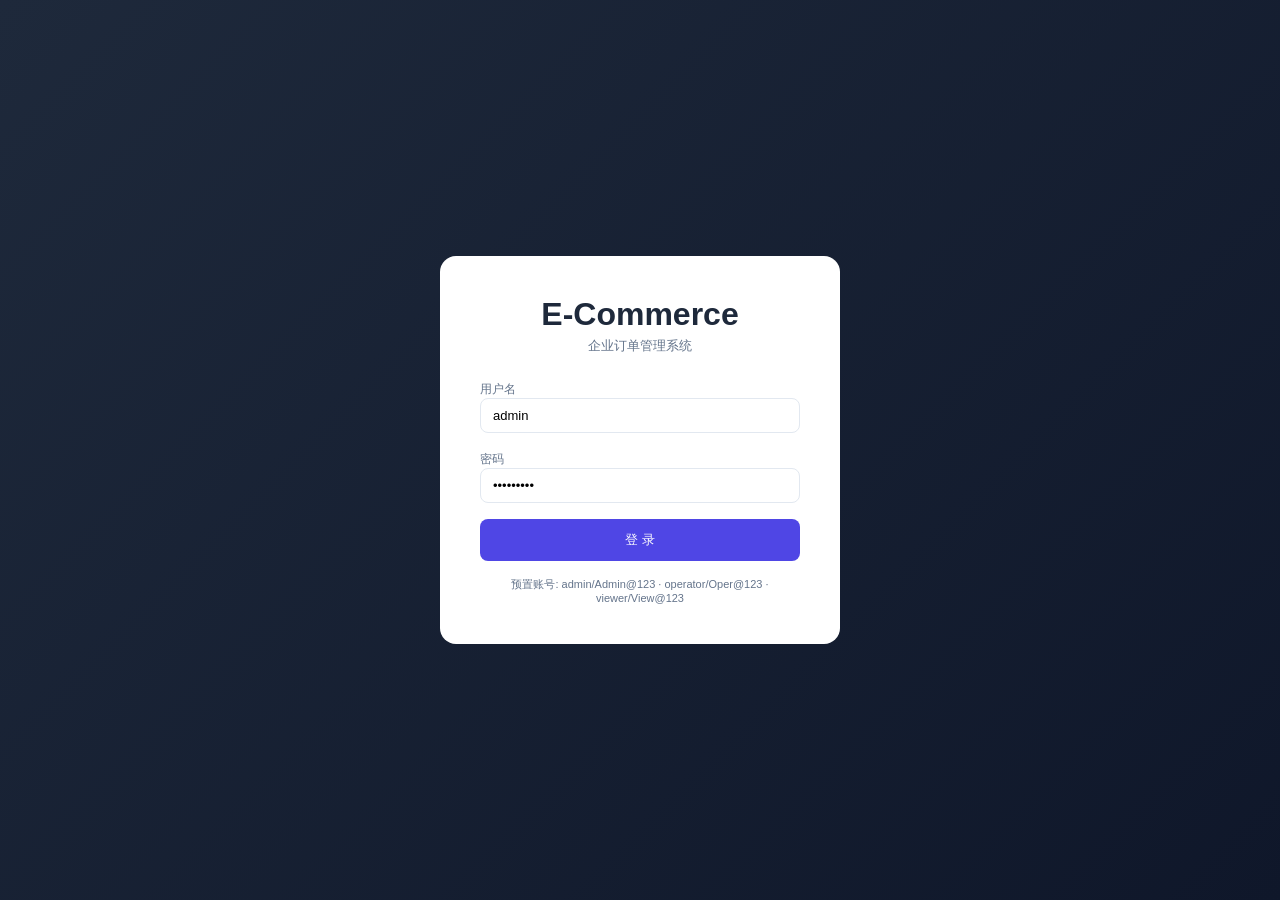
==== mock_ecommerce/static/index.html @ 3ab53f74 "Rebuild as single SPA: sidebar nav + tab switching + login modal + order timeline + product CRUD + r" ====
<!DOCTYPE html>
<html lang="zh-CN">
<head><meta charset="UTF-8"><meta name="viewport" content="width=device-width,initial-scale=1">
<title>E-Commerce Order System v2.0</title>
<style>
*,::after,::before{box-sizing:border-box;margin:0;padding:0}
:root{--primary:#4F46E5;--bg:#F1F5F9;--card:#FFF;--text:#1E293B;--muted:#64748B;--border:#E2E8F0}
body{font-family:Inter,-apple-system,sans-serif;background:var(--bg);color:var(--text);display:flex;min-height:100vh}
.sidebar{width:220px;background:linear-gradient(180deg,#1E293B,#0F172A);color:#CBD5E1;padding:24px 0;position:fixed;top:0;left:0;bottom:0;z-index:10;display:flex;flex-direction:column}
.sidebar-brand{padding:0 20px 24px;font-size:18px;font-weight:700;color:#E2E8F0;border-bottom:1px solid #334155;margin-bottom:12px}
.sidebar-brand span{font-size:11px;color:#64748B;display:block;margin-top:2px;font-weight:400}
.sidebar-nav{flex:1;padding:0 8px}
.nav-item{display:flex;align-items:center;gap:10px;padding:10px 12px;border-radius:8px;cursor:pointer;font-size:14px;font-weight:500;transition:.15s;margin:2px 0;color:#94A3B8;text-decoration:none}
.nav-item:hover{background:#1E293B;color:#E2E8F0}
.nav-item.active{background:#4F46E5;color:#FFF}
.nav-item .icon{font-size:18px;width:24px;text-align:center}
.nav-item .badge{background:#EF4444;color:#FFF;font-size:10px;padding:1px 7px;border-radius:10px;margin-left:auto}
.sidebar-footer{padding:12px 20px;border-top:1px solid #334155;font-size:12px;color:#64748B}
.sidebar-footer button{background:transparent;color:#94A3B8;border:1px solid #334155;padding:6px 14px;border-radius:6px;cursor:pointer;font-size:12px;width:100%;margin-top:8px}
.sidebar-footer button:hover{color:#EF4444;border-color:#EF4444}
.main{margin-left:220px;flex:1;display:flex;flex-direction:column;min-height:100vh}
.topbar{background:var(--card);border-bottom:1px solid var(--border);padding:0 24px;height:56px;display:flex;align-items:center;justify-content:flex-end;position:sticky;top:0;z-index:5}
.topbar span{font-size:13px;color:var(--muted)}
.page{padding:24px;display:none;flex:1}
.page.active{display:block}
.stats{display:grid;grid-template-columns:repeat(auto-fit,minmax(200px,1fr));gap:16px;margin-bottom:24px}
.stat{background:var(--card);border-radius:12px;border:1px solid var(--border);padding:20px}
.stat .l{font-size:11px;color:var(--muted);text-transform:uppercase;letter-spacing:.5px}
.stat .v{font-size:30px;font-weight:700}
.stat .s{font-size:12px;color:var(--muted);margin-top:4px}
.card{background:var(--card);border-radius:12px;border:1px solid var(--border);padding:24px;margin-bottom:16px}
.card-h{display:flex;justify-content:space-between;align-items:center;margin-bottom:20px}
.card-h h2{font-size:18px;font-weight:600}
.btn{padding:8px 16px;border-radius:8px;font-size:13px;font-weight:500;cursor:pointer;border:none;transition:.15s;display:inline-flex;align-items:center;gap:6px}
.btn-primary{background:var(--primary);color:#FFF}
.btn-success{background:#059669;color:#FFF}
.btn-danger{background:#DC2626;color:#FFF}
.btn-outline{background:transparent;border:1px solid var(--border);color:var(--text)}
.btn-outline:hover{background:var(--bg)}
.btn-sm{padding:5px 12px;font-size:12px}
table{width:100%;border-collapse:collapse;font-size:13px}
th{text-align:left;padding:10px 12px;font-weight:600;color:var(--muted);border-bottom:1px solid var(--border);font-size:11px;text-transform:uppercase;letter-spacing:.3px}
td{padding:10px 12px;border-bottom:1px solid var(--border)}
tr:hover{background:#F8FAFC}
.badge{display:inline-block;padding:2px 10px;border-radius:20px;font-size:11px;font-weight:600}
.bg-green{background:#D1FAE5;color:#065F46}.bg-yellow{background:#FEF3C7;color:#92400E}
.bg-blue{background:#DBEAFE;color:#1E40AF}.bg-red{background:#FEE2E2;color:#991B1B}
.bg-purple{background:#EDE9FE;color:#5B21B6}.bg-gray{background:#F1F5F9;color:#475569}
input,select{width:100%;padding:9px 12px;border:1px solid var(--border);border-radius:8px;font-size:13px;font-family:inherit;background:var(--card)}
input:focus,select:focus{outline:none;border-color:var(--primary);box-shadow:0 0 0 3px rgba(79,70,229,.1)}
.modal{position:fixed;inset:0;background:rgba(0,0,0,.4);display:none;align-items:center;justify-content:center;z-index:100}
.modal.show{display:flex}
.modal-box{background:#FFF;border-radius:16px;padding:32px;width:560px;max-width:90vw;max-height:80vh;overflow:auto;box-shadow:0 20px 60px rgba(0,0,0,.2)}
.modal-box h3{font-size:18px;margin-bottom:20px}
.flex{display:flex;gap:8px;align-items:center}.flex-between{justify-content:space-between}.flex-end{justify-content:flex-end}
.mb{margin-bottom:16px}.mt{margin-top:16px}.fw{width:100%}
.fg{display:flex;gap:12px;flex-wrap:wrap}
.tabs{display:flex;gap:4px;margin-bottom:16px}
.tab{padding:8px 16px;border-radius:20px;cursor:pointer;font-size:12px;font-weight:500;border:1px solid var(--border);background:transparent;color:var(--muted);transition:.15s}
.tab:hover,.tab.active{background:#EEF2FF;color:var(--primary);border-color:var(--primary)}
.timeline{position:relative;padding-left:24px}
.timeline::before{content:'';position:absolute;left:8px;top:4px;bottom:4px;width:2px;background:var(--border)}
.timeline-item{position:relative;padding:8px 0}
.timeline-item::before{content:'';position:absolute;left:-20px;top:12px;width:10px;height:10px;border-radius:50%;background:var(--border)}
.timeline-item.done::before{background:var(--primary)}
.timeline-item.current::before{background:#F59E0B;box-shadow:0 0 0 4px rgba(245,158,11,.2)}
.timeline-item .ts{font-size:11px;color:var(--muted)}.timeline-item .tl{font-size:13px;font-weight:500}
.loading{text-align:center;padding:40px;color:var(--muted)}.loading::after{content:'...';animation:dots 1.5s infinite}
@keyframes dots{0%,20%{content:'.'}40%{content:'..'}60%,100%{content:'...'}}
.toast{position:fixed;top:20px;right:20px;padding:12px 20px;border-radius:8px;font-size:13px;font-weight:500;z-index:200;color:#FFF;animation:slideIn .3s}
@keyframes slideIn{from{transform:translateX(100%)}to{transform:translateX(0)}}
.search-box{width:260px}
.num{font-family:monospace;font-size:11px;color:var(--muted)}
</style>
</head>
<body>
<!-- Sidebar -->
<div class="sidebar">
<div class="sidebar-brand">E-Commerce<span>Order System v2.0</span></div>
<div class="sidebar-nav">
<a class="nav-item active" onclick="nav('dashboard')"><span class="icon">📊</span> Dashboard</a>
<a class="nav-item" onclick="nav('products')"><span class="icon">📦</span> 商品管理</a>
<a class="nav-item" onclick="nav('orders')"><span class="icon">📋</span> 订单管理<span class="badge" id="nav-pending" style="display:none">0</span></a>
<a class="nav-item" onclick="nav('refunds')"><span class="icon">↩</span> 退款管理<span class="badge" id="nav-refund-badge" style="display:none">0</span></a>
</div>
<div class="sidebar-footer">
<div id="sidebar-user" style="margin-bottom:4px"></div>
<button onclick="logout()">退出登录</button>
</div>
</div>

<!-- Main -->
<div class="main">
<div class="topbar"><span id="topbar-time"></span></div>

<!-- Dashboard -->
<div class="page active" id="page-dashboard">
<div class="stats" id="dash-stats"></div>
<div class="card"><div class="card-h"><h2>订单状态分布</h2></div><div class="fg" id="status-chart"></div></div>
<div class="card"><div class="card-h"><h2>低库存预警</h2></div><div id="low-stock" class="loading"></div></div>
</div>

<!-- Products -->
<div class="page" id="page-products">
<div class="card">
<div class="card-h"><h2>商品列表</h2>
<div class="flex"><input class="search-box" id="prod-search" placeholder="搜索商品..." oninput="loadProducts()">
<select id="prod-cat" onchange="loadProducts()" style="width:130px"><option value="">全部分类</option><option>外设</option><option>显示</option><option>家具</option><option>配件</option></select>
<button class="btn btn-primary" onclick="showProductModal()">+ 新增</button></div></div>
<table><thead><tr><th>ID</th><th>名称</th><th>分类</th><th>价格</th><th>库存</th><th>操作</th></tr></thead><tbody id="prod-list"></tbody></table>
<div class="flex flex-end mt" id="prod-pager"></div>
</div>
</div>

<!-- Orders -->
<div class="page" id="page-orders">
<div class="card">
<div class="card-h"><h2>订单列表</h2><button class="btn btn-primary" onclick="showCreateOrder()">+ 创建订单</button></div>
<div class="tabs" id="order-tabs"><button class="tab active" onclick="filterOrders('')">全部</button></div>
<table><thead><tr><th>订单号</th><th>内容</th><th>金额</th><th>状态</th><th>时间</th><th></th></tr></thead><tbody id="order-list"></tbody></table>
<div class="flex flex-end mt" id="order-pager"></div>
</div>
</div>

<!-- Refunds -->
<div class="page" id="page-refunds">
<div class="card">
<div class="card-h"><h2>退款管理</h2><button class="btn btn-primary" onclick="showRefundModal()">+ 申请退款</button></div>
<table><thead><tr><th>退款单号</th><th>订单</th><th>原因</th><th>金额</th><th>状态</th><th>时间</th><th></th></tr></thead><tbody id="refund-list"></tbody></table>
</div>
</div>
</div>

<!-- Product Modal -->
<div class="modal" id="prod-modal">
<div class="modal-box"><h3 id="prod-modal-title">新增商品</h3>
<input type="hidden" id="prod-edit-id">
<div class="mb"><label style="font-size:12px;color:var(--muted)">商品名称</label><input id="prod-name" placeholder="机械键盘 K8 Pro"></div>
<div class="mb"><label style="font-size:12px;color:var(--muted)">价格</label><input id="prod-price" type="number" step="0.01" min="0.01" value="99"></div>
<div class="mb"><label style="font-size:12px;color:var(--muted)">库存</label><input id="prod-stock" type="number" min="0" value="50"></div>
<div class="mb"><label style="font-size:12px;color:var(--muted)">分类</label><select id="prod-cat2"><option>外设</option><option>显示</option><option>家具</option><option>配件</option><option>未分类</option></select></div>
<div class="flex flex-end"><button class="btn btn-outline" onclick="hideModal('prod-modal')">取消</button><button class="btn btn-primary" onclick="saveProduct()">保存</button></div>
</div></div>

<!-- Order Detail Modal -->
<div class="modal" id="order-modal"><div class="modal-box" id="order-detail"></div></div>

<!-- Create Order Modal -->
<div class="modal" id="create-order-modal">
<div class="modal-box"><h3>创建订单</h3>
<div id="create-order-items" class="loading"></div>
<div class="flex flex-between mt"><strong>合计: <span id="create-total" style="color:var(--primary);font-size:20px">¥0.00</span></strong>
<div class="flex"><button class="btn btn-outline" onclick="hideModal('create-order-modal')">取消</button><button class="btn btn-primary" onclick="submitOrder()">提交订单</button></div></div>
</div></div>

<!-- Refund Modal -->
<div class="modal" id="refund-modal">
<div class="modal-box"><h3>申请退款</h3>
<div class="mb"><label style="font-size:12px;color:var(--muted)">订单ID</label><input id="refund-oid" placeholder="如 o001"></div>
<div class="mb"><label style="font-size:12px;color:var(--muted)">金额 (留空退全额)</label><input id="refund-amount" type="number" step="0.01" placeholder="留空退全额"></div>
<div class="mb"><label style="font-size:12px;color:var(--muted)">原因</label><input id="refund-reason" placeholder="质量问题/描述不符"></div>
<div class="flex flex-end"><button class="btn btn-outline" onclick="hideModal('refund-modal')">取消</button><button class="btn btn-primary" onclick="submitRefund()">提交</button></div>
</div></div>

<!-- Login -->
<div id="login-page" style="display:none;position:fixed;inset:0;background:linear-gradient(135deg,#1E293B,#0F172A);align-items:center;justify-content:center;z-index:300">
<div style="background:#FFF;border-radius:16px;padding:40px;width:400px;max-width:90vw;text-align:center">
<h1 style="margin-bottom:4px">E-Commerce</h1><p style="color:var(--muted);font-size:13px;margin-bottom:24px">企业订单管理系统</p>
<div class="mb" style="text-align:left"><label style="font-size:12px;color:var(--muted)">用户名</label><input id="login-user" value="admin" autocomplete="off"></div>
<div class="mb" style="text-align:left"><label style="font-size:12px;color:var(--muted)">密码</label><input id="login-pass" type="password" value="Admin@123"></div>
<button class="btn btn-primary fw" onclick="doLogin()" style="justify-content:center;padding:12px">登 录</button>
<p style="color:var(--muted);font-size:11px;margin-top:16px">预置账号: admin/Admin@123 · operator/Oper@123 · viewer/View@123</p>
</div></div>

<script>
// ===== Auth =====
var token='',user={};
function checkAuth(){token=localStorage.getItem('token');if(!token){document.getElementById('login-page').style.display='flex';return false}user=JSON.parse(localStorage.getItem('user')||'{}');document.getElementById('sidebar-user').textContent=(user.name||user.username)+' ('+user.role+')';document.getElementById('topbar-time').textContent=new Date().toLocaleString('zh-CN');return true}
async function doLogin(){var u=document.getElementById('login-user').value,p=document.getElementById('login-pass').value;try{var r=await fetch('/api/auth/login',{method:'POST',headers:{'Content-Type':'application/json'},body:JSON.stringify({username:u,password:p})});var d=await r.json();if(!r.ok)throw new Error(d.detail||'登录失败');localStorage.setItem('token',d.token);localStorage.setItem('user',JSON.stringify(d.user));document.getElementById('login-page').style.display='none';checkAuth();nav('dashboard');loadDashboard()}catch(e){toast(e.message,'error')}}
function logout(){localStorage.removeItem('token');localStorage.removeItem('user');document.getElementById('login-page').style.display='flex'}

// ===== API =====
var API={headers:function(b){var h=b?{'Content-Type':'application/json'}:{};if(token)h['Authorization']='Bearer '+token;return h},
get:async function(u){var r=await fetch(u,{headers:API.headers()});if(r.status===401){logout();throw new Error('401')}return r},
post:async function(u,b){var r=await fetch(u,{method:'POST',headers:API.headers(true),body:JSON.stringify(b)});if(r.status===401){logout();throw new Error('401')}return r},
put:async function(u,b){var r=await fetch(u,{method:'PUT',headers:API.headers(true),body:b?JSON.stringify(b):undefined});if(r.status===401){logout();throw new Error('401')}return r},
del:async function(u){var r=await fetch(u,{method:'DELETE',headers:API.headers()});if(r.status===401){logout();throw new Error('401')}return r}};

// ===== Nav =====
function nav(page){
document.querySelectorAll('.nav-item').forEach(function(a){a.classList.toggle('active',a.textContent.includes({dashboard:'Dashboard',products:'商品',orders:'订单',refunds:'退款'}[page]))});
document.querySelectorAll('.page').forEach(function(p){p.classList.remove('active')});
document.getElementById('page-'+page).classList.add('active');
if(page==='dashboard')loadDashboard();if(page==='products')loadProducts();if(page==='orders')loadOrders();if(page==='refunds')loadRefunds();
}
function showModal(id){document.getElementById(id).classList.add('show')}
function hideModal(id){document.getElementById(id).classList.remove('show')}
function toast(msg,type){var t=document.createElement('div');t.className='toast';t.style.background=type==='success'?'#059669':type==='error'?'#DC2626':'#4F46E5';t.textContent=msg;document.body.appendChild(t);setTimeout(function(){t.remove()},3000)}
function F(n){return'¥'+Number(n).toFixed(2)}
function D(s){return new Date(s).toLocaleDateString('zh-CN')}
function T(s,n){return(s||'').length>n?s.slice(0,n)+'...':s}
var _cacheProducts=[];

// ===== Dashboard =====
async function loadDashboard(){
try{var r=await API.get('/api/stats');var d=await r.json(),h='';
h+='<div class="stat"><div class="l">总商品</div><div class="v">'+d.total_products+'</div><div class="s">件</div></div>';
h+='<div class="stat"><div class="l">总订单</div><div class="v">'+d.total_orders+'</div><div class="s">单</div></div>';
h+='<div class="stat"><div class="l">总收入</div><div class="v">'+F(d.total_revenue)+'</div><div class="s"></div></div>';
h+='<div class="stat"><div class="l">待退款</div><div class="v">'+d.pending_refunds+'</div><div class="s">'+F(d.pending_refund_amount)+'</div></div>';
h+='<div class="stat"><div class="l">低库存</div><div class="v">'+d.low_stock_products.length+'</div><div class="s">件商品</div></div>';
document.getElementById('dash-stats').innerHTML=h;
var ns={'created':'待确认','confirmed':'已确认','paid':'已支付','shipped':'已发货','delivered':'已完成','cancelled':'已取消'};
var cs={'created':'#93C5FD','confirmed':'#60A5FA','paid':'#3B82F6','shipped':'#8B5CF6','delivered':'#059669','cancelled':'#9CA3AF'};
var mx=Math.max.apply(null,Object.values(d.orders_by_status))||1,ch='';
Object.entries(d.orders_by_status).forEach(function(e){ch+='<div style="flex:1;text-align:center"><div style="background:'+cs[e[0]]+';height:'+Math.round(e[1]/mx*120)+'px;border-radius:4px 4px 0 0;min-height:4px"></div><div style="font-size:10px;color:var(--muted);margin-top:6px">'+ns[e[0]]+'</div><div style="font-size:14px;font-weight:600">'+e[1]+'</div></div>'});
document.getElementById('status-chart').innerHTML=ch;
var ls=d.low_stock_products.length?d.low_stock_products.map(function(n){return'<span class="badge bg-red" style="margin:2px">'+n+'</span>'}).join(' '):'无';
document.getElementById('low-stock').innerHTML=ls;
}catch(e){if(e.message!=='401')console.error(e)}
}

// ===== Products =====
var _prodPage=1;
async function loadProducts(){
try{var p='?page='+_prodPage+'&limit=15',s=document.getElementById('prod-search').value,c=document.getElementById('prod-cat').value;
if(s)p+='&search='+encodeURIComponent(s);if(c)p+='&category='+encodeURIComponent(c);
var r=await API.get('/api/products'+p);var d=await r.json();_cacheProducts=d.data;
var rows='';d.data.forEach(function(p){rows+='<tr><td class="num">'+p.id+'</td><td><strong>'+T(p.name,30)+'</strong></td><td><span class="badge bg-blue">'+p.category+'</span></td><td style="font-weight:600">'+F(p.price)+'</td><td>'+(p.stock<20?'<span style="color:#DC2626;font-weight:600">'+p.stock+'</span>':p.stock)+'</td><td class="flex">'+(user.role!=='viewer'?'<button class="btn btn-outline btn-sm" onclick="editProduct(\''+p.id+'\')">编辑</button>'+'<button class="btn btn-outline btn-sm" style="color:#DC2626" onclick="delProduct(\''+p.id+'\')">删除</button>':'')+'</td></tr>'});document.getElementById('prod-list').innerHTML=rows||'<tr><td colspan="6" style="text-align:center;padding:32px;color:var(--muted)">暂无商品</td></tr>';
var ph='',pages=Math.ceil(d.total/15);for(var i=1;i<=pages;i++)ph+='<button class="btn btn-outline btn-sm'+(i===_prodPage?' active':'')+'" onclick="_prodPage='+i+';loadProducts()" style="'+(i===_prodPage?'background:var(--primary);color:#FFF;border-color:var(--primary)':'')+'">'+i+'</button>';document.getElementById('prod-pager').innerHTML=ph}catch(e){if(e.message!=='401')console.error(e)}
}
function showProductModal(id){hideModal('prod-modal');document.getElementById('prod-modal-title').textContent=id?'编辑商品':'新增商品';document.getElementById('prod-edit-id').value='';document.getElementById('prod-name').value='';document.getElementById('prod-price').value='99';document.getElementById('prod-stock').value='50';document.getElementById('prod-cat2').value='未分类';if(id)editProduct(id);showModal('prod-modal')}
async function editProduct(id){try{var r=await API.get('/api/products/'+id);var p=await r.json();document.getElementById('prod-edit-id').value=p.id;document.getElementById('prod-name').value=p.name;document.getElementById('prod-price').value=p.price;document.getElementById('prod-stock').value=p.stock;document.getElementById('prod-cat2').value=p.category}catch(e){}}
async function saveProduct(){var id=document.getElementById('prod-edit-id').value,body={name:document.getElementById('prod-name').value,price:parseFloat(document.getElementById('prod-price').value),stock:parseInt(document.getElementById('prod-stock').value),category:document.getElementById('prod-cat2').value};try{var r;if(id)r=await API.put('/api/products/'+id,body);else r=await API.post('/api/products',body);if(r.ok){hideModal('prod-modal');loadProducts();toast(id?'已更新':'已创建','success')}else{var d=await r.json();toast(d.detail||'操作失败','error')}}catch(e){toast(e.message,'error')}}
async function delProduct(id){if(!confirm('确定删除 '+id+'?'))return;await API.del('/api/products/'+id);loadProducts();toast('已删除','success')}

// ===== Orders =====
var _orderPage=1,_orderStatus='';
async function loadOrders(){
try{var p='?page='+_orderPage+'&limit=15';if(_orderStatus)p+='&status='+_orderStatus;
var r=await API.get('/api/orders'+p);var d=await r.json();
var bs={created:'bg-blue',confirmed:'bg-purple',paid:'bg-yellow',shipped:'bg-blue',delivered:'bg-green',cancelled:'bg-gray'},ns={created:'待确认',confirmed:'已确认',paid:'已支付',shipped:'已发货',delivered:'已完成',cancelled:'已取消'};
var cnt={};d.data.forEach(function(o){cnt[o.status]=(cnt[o.status]||0)+1});
var tabs='<button class="tab'+(!_orderStatus?' active':'')+'" onclick="filterOrders(\'\')">全部 ('+d.total+')</button>';
['created','confirmed','paid','shipped','delivered','cancelled'].forEach(function(s){tabs+='<button class="tab'+(_orderStatus===s?' active':'')+'" onclick="filterOrders(\''+s+'\')">'+ns[s]+' ('+(cnt[s]||0)+')</button>'});
document.getElementById('order-tabs').innerHTML=tabs;
document.getElementById('nav-pending').textContent=(cnt.created||0)+(cnt.confirmed||0);
document.getElementById('nav-pending').style.display=((cnt.created||0)+(cnt.confirmed||0))?'inline':'none';
var rows='';d.data.forEach(function(o){var items=o.items.map(function(i){return i.quantity+'x '+i.product_id}).join(', ');
rows+='<tr><td class="num">'+o.id+'</td><td>'+T(items,40)+'</td><td style="font-weight:600">'+F(o.total)+'</td><td><span class="badge '+bs[o.status]+'">'+ns[o.status]+'</span></td><td>'+D(o.created)+'</td><td><button class="btn btn-outline btn-sm" onclick="showOrderDetail(\''+o.id+'\')">详情</button></td></tr>'});document.getElementById('order-list').innerHTML=rows||'<tr><td colspan="6" style="text-align:center;padding:32px;color:var(--muted)">暂无订单</td></tr>';
var ph='',pages=Math.ceil(d.total/15);for(var i=1;i<=pages;i++)ph+='<button class="btn btn-outline btn-sm" onclick="_orderPage='+i+';loadOrders()" style="'+(i===_orderPage?'background:var(--primary);color:#FFF;border-color:var(--primary)':'')+'">'+i+'</button>';document.getElementById('order-pager').innerHTML=ph}catch(e){if(e.message!=='401')console.error(e)}
}
function filterOrders(s){_orderStatus=s;_orderPage=1;loadOrders()}

async function showCreateOrder(){
try{var r=await API.get('/api/products?limit=100');var pd=await r.json();_cacheProducts=pd.data;
var rows='<table><thead><tr><th>商品</th><th>价格</th><th>库存</th><th>数量</th></tr></thead><tbody>';
pd.data.forEach(function(p){rows+='<tr><td><strong>'+T(p.name,22)+'</strong> <span class="badge bg-blue">'+p.category+'</span></td><td>'+F(p.price)+'</td><td>'+(p.stock<10?'<span style="color:#DC2626">'+p.stock+'</span>':p.stock)+'</td><td><input type="number" min="0" max="'+p.stock+'" value="0" style="width:70px" onchange="updateCart(\''+p.id+'\','+p.price+',this.value)"></td></tr>'});rows+='</tbody></table>';
document.getElementById('create-order-items').innerHTML=rows;document.getElementById('create-total').textContent='¥0.00';window._cart={};showModal('create-order-modal')}catch(e){toast(e.message,'error')}}
function updateCart(pid,price,qty){qty=parseInt(qty)||0;if(qty>0)window._cart[pid]=qty;else delete window._cart[pid];var t=Object.entries(window._cart).reduce(function(s,e){var p=_cacheProducts.find(function(x){return x.id===e[0]});return s+(p?p.price*e[1]:0)},0);document.getElementById('create-total').textContent=F(t)}
async function submitOrder(){var items=Object.entries(window._cart).map(function(e){return{product_id:e[0],quantity:e[1]}});if(!items.length){toast('请选择商品','error');return}
try{var r=await API.post('/api/orders',{items:items});if(r.ok){var d=await r.json();toast('订单 '+d.id+' 创建成功','success');hideModal('create-order-modal');loadOrders();loadDashboard()}else{var d=await r.json();toast(d.detail||'创建失败','error')}}catch(e){toast(e.message,'error')}}

async function showOrderDetail(id){
try{var r=await API.get('/api/orders/'+id);var o=await r.json();var bs={created:'bg-blue',confirmed:'bg-purple',paid:'bg-yellow',shipped:'bg-blue',delivered:'bg-green',cancelled:'bg-gray'},ns={created:'待确认',confirmed:'已确认',paid:'已支付',shipped:'已发货',delivered:'已完成',cancelled:'已取消'};
var items=o.items.map(function(i){return'<tr><td>'+i.product_id+'</td><td>'+i.quantity+'</td><td>'+F(i.unit_price)+'</td><td>'+F(i.unit_price*i.quantity)+'</td></tr>'}).join('');
var order=['created','confirmed','paid','shipped','delivered'];
var tl='',passed=true;
order.forEach(function(s){var cls=o.status===s?'current':passed?'done':'';if(o.status===s)passed=false;if(s==='cancelled'&&o.status==='cancelled')cls='current';tl+='<div class="timeline-item'+(cls?' '+cls:'')+'"><div class="tl">'+ns[s]+'</div></div>'});
if(o.status==='cancelled'){tl='<div class="timeline-item current"><div class="tl">已取消</div><div class="ts">'+o.updated+'</div></div>'}
var trs={created:['confirmed','cancelled'],confirmed:['paid','cancelled'],paid:['shipped'],shipped:['delivered'],delivered:[],cancelled:[]};
var btns='';if(user.role!=='viewer')trs[o.status].forEach(function(t){btns+='<button class="btn btn-primary btn-sm" onclick="transitionOrder(\''+o.id+'\',\''+t+'\')">'+{confirmed:'确认',paid:'支付',shipped:'发货',delivered:'完成',cancelled:'取消'}[t]+'</button> '});
document.getElementById('order-detail').innerHTML='<h3>订单 '+o.id+'</h3><div class="stats" style="margin-bottom:16px"><div class="stat"><div class="l">状态</div><div class="v" style="font-size:18px"><span class="badge '+bs[o.status]+'">'+ns[o.status]+'</span></div></div><div class="stat"><div class="l">金额</div><div class="v">'+F(o.total)+'</div></div><div class="stat"><div class="l">创建</div><div class="v" style="font-size:13px">'+D(o.created)+'</div></div></div><div class="flex" style="gap:24px"><div style="flex:1"><strong style="font-size:14px">订单商品</strong><table style="margin-top:8px"><thead><tr><th>ID</th><th>数量</th><th>单价</th><th>小计</th></tr></thead><tbody>'+items+'</tbody></table></div><div style="width:180px"><strong style="font-size:14px">进度</strong><div class="timeline" style="margin-top:8px">'+tl+'</div></div></div><div class="flex flex-end mt">'+btns+'<button class="btn btn-outline btn-sm" onclick="hideModal(\'order-modal\')">关闭</button></div>';
showModal('order-modal')}catch(e){toast(e.message,'error')}}
async function transitionOrder(id,status){
var ns={confirmed:'已确认',paid:'已支付',shipped:'已发货',delivered:'已完成',cancelled:'已取消'};
try{var r=await API.put('/api/orders/'+id+'/status',{status:status});if(r.ok){toast('已转为 '+ns[status],'success');hideModal('order-modal');loadOrders();loadDashboard()}else{var d=await r.json();toast(d.detail||'操作失败','error')}}catch(e){toast(e.message,'error')}}

// ===== Refunds =====
async function loadRefunds(){
try{var r=await API.get('/api/refunds');var d=await r.json(),bs={pending:'bg-yellow',approved:'bg-green',rejected:'bg-red'},ns={pending:'待审批',approved:'已通过',rejected:'已驳回'};
var rows='',cnt=0;d.forEach(function(rf){rows+='<tr><td class="num">'+rf.id+'</td><td class="num">'+rf.order_id+'</td><td>'+T(rf.reason,30)+'</td><td style="font-weight:600">'+F(rf.amount)+'</td><td><span class="badge '+bs[rf.status]+'">'+ns[rf.status]+'</span></td><td>'+D(rf.created)+'</td><td class="flex">'+(user.role==='admin'&&rf.status==='pending'?'<button class="btn btn-success btn-sm" onclick="approveRefund(\''+rf.id+'\')">通过</button><button class="btn btn-danger btn-sm" onclick="rejectRefund(\''+rf.id+'\')">驳回</button>':'')+'</td></tr>';if(rf.status==='pending')cnt++});document.getElementById('refund-list').innerHTML=rows||'<tr><td colspan="7" style="text-align:center;padding:32px;color:var(--muted)">暂无退款</td></tr>';
document.getElementById('nav-refund-badge').textContent=cnt;document.getElementById('nav-refund-badge').style.display=cnt?'inline':'none'}catch(e){if(e.message!=='401')console.error(e)}
}
function showRefundModal(){document.getElementById('refund-oid').value='';document.getElementById('refund-amount').value='';document.getElementById('refund-reason').value='';showModal('refund-modal')}
async function submitRefund(){var oid=document.getElementById('refund-oid').value,amt=document.getElementById('refund-amount').value,reason=document.getElementById('refund-reason').value;if(!oid){toast('请输入订单ID','error');return}
var body={order_id:oid,reason:reason};if(amt)body.amount=parseFloat(amt);
try{var r=await API.post('/api/refunds',body);if(r.ok){toast('退款申请已提交','success');hideModal('refund-modal');loadRefunds()}else{var d=await r.json();toast(d.detail||'申请失败','error')}}catch(e){toast(e.message,'error')}}
async function approveRefund(id){try{var r=await API.put('/api/refunds/'+id+'/approve');if(r.ok){toast('退款已通过','success');loadRefunds();loadDashboard()}else{var d=await r.json();toast(d.detail,'error')}}catch(e){toast(e.message,'error')}}
async function rejectRefund(id){try{var r=await API.put('/api/refunds/'+id+'/reject');if(r.ok){toast('已驳回','success');loadRefunds()}else{var d=await r.json();toast(d.detail,'error')}}catch(e){toast(e.message,'error')}}

// Init
if(!checkAuth()){document.getElementById('login-page').style.display='flex'}else{nav('dashboard')}
</script>
</body>
</html>
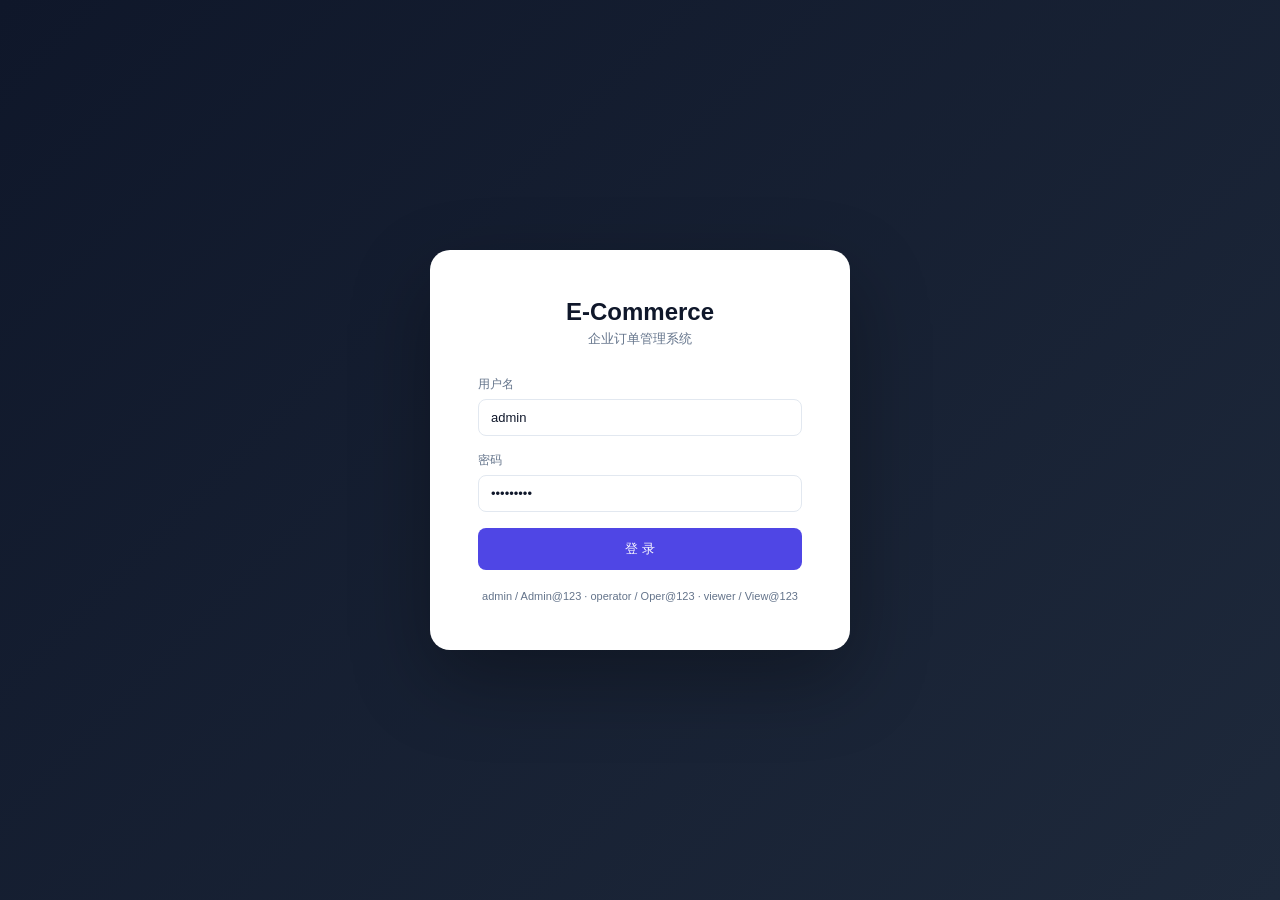
==== commit 33639d97: "Closed-loop SPA: connected flows - product→order→timeline→refund, live stock deduction, dashboard sy" ====
--- a/mock_ecommerce/static/index.html
+++ b/mock_ecommerce/static/index.html
@@ -4,293 +4,275 @@
 <title>E-Commerce Order System v2.0</title>
 <style>
 *,::after,::before{box-sizing:border-box;margin:0;padding:0}
-:root{--primary:#4F46E5;--bg:#F1F5F9;--card:#FFF;--text:#1E293B;--muted:#64748B;--border:#E2E8F0}
-body{font-family:Inter,-apple-system,sans-serif;background:var(--bg);color:var(--text);display:flex;min-height:100vh}
-.sidebar{width:220px;background:linear-gradient(180deg,#1E293B,#0F172A);color:#CBD5E1;padding:24px 0;position:fixed;top:0;left:0;bottom:0;z-index:10;display:flex;flex-direction:column}
-.sidebar-brand{padding:0 20px 24px;font-size:18px;font-weight:700;color:#E2E8F0;border-bottom:1px solid #334155;margin-bottom:12px}
-.sidebar-brand span{font-size:11px;color:#64748B;display:block;margin-top:2px;font-weight:400}
-.sidebar-nav{flex:1;padding:0 8px}
-.nav-item{display:flex;align-items:center;gap:10px;padding:10px 12px;border-radius:8px;cursor:pointer;font-size:14px;font-weight:500;transition:.15s;margin:2px 0;color:#94A3B8;text-decoration:none}
-.nav-item:hover{background:#1E293B;color:#E2E8F0}
-.nav-item.active{background:#4F46E5;color:#FFF}
-.nav-item .icon{font-size:18px;width:24px;text-align:center}
-.nav-item .badge{background:#EF4444;color:#FFF;font-size:10px;padding:1px 7px;border-radius:10px;margin-left:auto}
-.sidebar-footer{padding:12px 20px;border-top:1px solid #334155;font-size:12px;color:#64748B}
-.sidebar-footer button{background:transparent;color:#94A3B8;border:1px solid #334155;padding:6px 14px;border-radius:6px;cursor:pointer;font-size:12px;width:100%;margin-top:8px}
-.sidebar-footer button:hover{color:#EF4444;border-color:#EF4444}
-.main{margin-left:220px;flex:1;display:flex;flex-direction:column;min-height:100vh}
-.topbar{background:var(--card);border-bottom:1px solid var(--border);padding:0 24px;height:56px;display:flex;align-items:center;justify-content:flex-end;position:sticky;top:0;z-index:5}
-.topbar span{font-size:13px;color:var(--muted)}
-.page{padding:24px;display:none;flex:1}
-.page.active{display:block}
-.stats{display:grid;grid-template-columns:repeat(auto-fit,minmax(200px,1fr));gap:16px;margin-bottom:24px}
-.stat{background:var(--card);border-radius:12px;border:1px solid var(--border);padding:20px}
-.stat .l{font-size:11px;color:var(--muted);text-transform:uppercase;letter-spacing:.5px}
-.stat .v{font-size:30px;font-weight:700}
-.stat .s{font-size:12px;color:var(--muted);margin-top:4px}
-.card{background:var(--card);border-radius:12px;border:1px solid var(--border);padding:24px;margin-bottom:16px}
-.card-h{display:flex;justify-content:space-between;align-items:center;margin-bottom:20px}
-.card-h h2{font-size:18px;font-weight:600}
-.btn{padding:8px 16px;border-radius:8px;font-size:13px;font-weight:500;cursor:pointer;border:none;transition:.15s;display:inline-flex;align-items:center;gap:6px}
-.btn-primary{background:var(--primary);color:#FFF}
-.btn-success{background:#059669;color:#FFF}
-.btn-danger{background:#DC2626;color:#FFF}
-.btn-outline{background:transparent;border:1px solid var(--border);color:var(--text)}
-.btn-outline:hover{background:var(--bg)}
-.btn-sm{padding:5px 12px;font-size:12px}
+:root{--p:#4F46E5;--bg:#F8FAFC;--card:#FFF;--t:#0F172A;--m:#64748B;--b:#E2E8F0;--g:#059669;--r:#DC2626;--y:#D97706}
+body{font-family:Inter,-apple-system,sans-serif;background:var(--bg);color:var(--t);display:flex;height:100vh;overflow:hidden}
+.side{width:240px;background:#0F172A;color:#CBD5E1;display:flex;flex-direction:column;flex-shrink:0}
+.side-b{padding:24px 20px;border-bottom:1px solid #1E293B}
+.side-b h1{font-size:17px;color:#F1F5F9;font-weight:700}.side-b p{font-size:11px;color:#64748B;margin-top:2px}
+.side-m{flex:1;padding:12px;overflow-y:auto}
+.side-i{display:flex;align-items:center;gap:12px;padding:10px 16px;border-radius:8px;cursor:pointer;font-size:14px;color:#94A3B8;margin:2px 0;transition:.15s}
+.side-i:hover{background:#1E293B;color:#E2E8F0}
+.side-i.on{background:var(--p);color:#FFF}
+.side-i .n{font-size:11px;background:#EF4444;color:#FFF;border-radius:10px;padding:1px 8px;margin-left:auto;font-weight:600}
+.side-f{padding:16px 20px;border-top:1px solid #1E293B;font-size:12px;color:#64748B}
+.side-f button{width:100%;margin-top:8px;background:transparent;color:#94A3B8;border:1px solid #334155;padding:6px;border-radius:6px;cursor:pointer;font-size:12px}
+.side-f button:hover{color:#EF4444;border-color:#EF4444}
+.main{flex:1;display:flex;flex-direction:column;overflow:hidden}
+.top{border-bottom:1px solid var(--b);padding:0 28px;height:56px;display:flex;align-items:center;justify-content:space-between;background:var(--card)}
+.top .bread{font-size:13px;color:var(--m)}.top .time{font-size:12px;color:var(--m)}
+.content{flex:1;overflow-y:auto;padding:28px}
+.page{display:none}.page.on{display:block}
+.grid2{display:grid;grid-template-columns:repeat(auto-fit,minmax(240px,1fr));gap:16px}
+.grid3{display:grid;grid-template-columns:1fr 1fr;gap:16px}
+.card{background:var(--card);border-radius:14px;border:1px solid var(--b);padding:24px;box-shadow:0 1px 3px rgba(0,0,0,.04)}
+.card.hover:hover{box-shadow:0 4px 12px rgba(0,0,0,.08);cursor:pointer}
+.card h2{font-size:16px;font-weight:600;margin-bottom:4px}
+.card h2 .sub{font-size:12px;color:var(--m);font-weight:400}
+.stat{text-align:center}.stat .v{font-size:32px;font-weight:700}.stat .l{font-size:11px;color:var(--m);text-transform:uppercase;letter-spacing:.5px;margin-top:4px}.stat .s{font-size:12px;color:var(--m);margin-top:2px}
+.bar-row{display:flex;align-items:center;gap:12px;margin:10px 0}
+.bar-label{width:80px;font-size:12px;color:var(--m);text-align:right}
+.bar-track{flex:1;height:28px;background:#F1F5F9;border-radius:6px;overflow:hidden;position:relative}
+.bar-fill{height:100%;border-radius:6px;transition:width .5s;display:flex;align-items:center;padding-left:10px;font-size:12px;color:#FFF;font-weight:600}
+.btn{padding:8px 16px;border-radius:8px;font-size:13px;font-weight:500;cursor:pointer;border:none;display:inline-flex;align-items:center;gap:6px;transition:.15s}
+.btn-p{background:var(--p);color:#FFF}.btn-p:hover{opacity:.9}
+.btn-s{background:var(--g);color:#FFF}.btn-d{background:var(--r);color:#FFF}
+.btn-o{background:transparent;border:1px solid var(--b);color:var(--t)}.btn-o:hover{background:var(--bg)}
+.btn-sm{padding:5px 10px;font-size:11px}.btn-xs{padding:3px 8px;font-size:11px}
 table{width:100%;border-collapse:collapse;font-size:13px}
-th{text-align:left;padding:10px 12px;font-weight:600;color:var(--muted);border-bottom:1px solid var(--border);font-size:11px;text-transform:uppercase;letter-spacing:.3px}
-td{padding:10px 12px;border-bottom:1px solid var(--border)}
-tr:hover{background:#F8FAFC}
+th{text-align:left;padding:10px 12px;color:var(--m);border-bottom:2px solid var(--b);font-size:11px;font-weight:600;text-transform:uppercase;letter-spacing:.4px}
+td{padding:10px 12px;border-bottom:1px solid var(--b)}
+tr:hover td{background:#F8FAFC}
 .badge{display:inline-block;padding:2px 10px;border-radius:20px;font-size:11px;font-weight:600}
-.bg-green{background:#D1FAE5;color:#065F46}.bg-yellow{background:#FEF3C7;color:#92400E}
-.bg-blue{background:#DBEAFE;color:#1E40AF}.bg-red{background:#FEE2E2;color:#991B1B}
+.bg-blue{background:#DBEAFE;color:#1E40AF}.bg-green{background:#D1FAE5;color:#065F46}
+.bg-yellow{background:#FEF3C7;color:#92400E}.bg-red{background:#FEE2E2;color:#991B1B}
 .bg-purple{background:#EDE9FE;color:#5B21B6}.bg-gray{background:#F1F5F9;color:#475569}
-input,select{width:100%;padding:9px 12px;border:1px solid var(--border);border-radius:8px;font-size:13px;font-family:inherit;background:var(--card)}
-input:focus,select:focus{outline:none;border-color:var(--primary);box-shadow:0 0 0 3px rgba(79,70,229,.1)}
-.modal{position:fixed;inset:0;background:rgba(0,0,0,.4);display:none;align-items:center;justify-content:center;z-index:100}
-.modal.show{display:flex}
-.modal-box{background:#FFF;border-radius:16px;padding:32px;width:560px;max-width:90vw;max-height:80vh;overflow:auto;box-shadow:0 20px 60px rgba(0,0,0,.2)}
-.modal-box h3{font-size:18px;margin-bottom:20px}
-.flex{display:flex;gap:8px;align-items:center}.flex-between{justify-content:space-between}.flex-end{justify-content:flex-end}
-.mb{margin-bottom:16px}.mt{margin-top:16px}.fw{width:100%}
-.fg{display:flex;gap:12px;flex-wrap:wrap}
-.tabs{display:flex;gap:4px;margin-bottom:16px}
-.tab{padding:8px 16px;border-radius:20px;cursor:pointer;font-size:12px;font-weight:500;border:1px solid var(--border);background:transparent;color:var(--muted);transition:.15s}
-.tab:hover,.tab.active{background:#EEF2FF;color:var(--primary);border-color:var(--primary)}
-.timeline{position:relative;padding-left:24px}
-.timeline::before{content:'';position:absolute;left:8px;top:4px;bottom:4px;width:2px;background:var(--border)}
-.timeline-item{position:relative;padding:8px 0}
-.timeline-item::before{content:'';position:absolute;left:-20px;top:12px;width:10px;height:10px;border-radius:50%;background:var(--border)}
-.timeline-item.done::before{background:var(--primary)}
-.timeline-item.current::before{background:#F59E0B;box-shadow:0 0 0 4px rgba(245,158,11,.2)}
-.timeline-item .ts{font-size:11px;color:var(--muted)}.timeline-item .tl{font-size:13px;font-weight:500}
-.loading{text-align:center;padding:40px;color:var(--muted)}.loading::after{content:'...';animation:dots 1.5s infinite}
-@keyframes dots{0%,20%{content:'.'}40%{content:'..'}60%,100%{content:'...'}}
-.toast{position:fixed;top:20px;right:20px;padding:12px 20px;border-radius:8px;font-size:13px;font-weight:500;z-index:200;color:#FFF;animation:slideIn .3s}
-@keyframes slideIn{from{transform:translateX(100%)}to{transform:translateX(0)}}
-.search-box{width:260px}
-.num{font-family:monospace;font-size:11px;color:var(--muted)}
+input,select{width:100%;padding:10px 12px;border:1px solid var(--b);border-radius:8px;font-size:13px;font-family:inherit;background:var(--card);color:var(--t)}
+input:focus,select:focus{outline:none;border-color:var(--p);box-shadow:0 0 0 3px rgba(79,70,229,.1)}
+.mb16{margin-bottom:16px}.mt16{margin-top:16px}.flex{display:flex;gap:8px;align-items:center}.flex-b{justify-content:space-between}.flex-e{justify-content:flex-end}.flex-w{flex-wrap:wrap}
+.mr{margin-right:auto}.gap12{gap:12px}.gap4{gap:4px}
+.f1{flex:1}.w100{width:100%}
+.modal{position:fixed;inset:0;background:rgba(15,23,42,.5);display:none;align-items:center;justify-content:center;z-index:200;backdrop-filter:blur(2px)}
+.modal.on{display:flex}
+.modal-b{background:var(--card);border-radius:20px;padding:32px;width:600px;max-width:92vw;max-height:85vh;overflow:auto;box-shadow:0 25px 60px rgba(0,0,0,.2);animation:fadeIn .2s}
+@keyframes fadeIn{from{opacity:0;transform:translateY(10px)}to{opacity:1;transform:translateY(0)}}
+.modal-b h3{font-size:20px;margin-bottom:24px;font-weight:700}
+.label{font-size:12px;color:var(--m);margin-bottom:6px;font-weight:500}
+.timeline{position:relative;padding:4px 0 4px 28px}
+.timeline::before{content:'';position:absolute;left:10px;top:8px;bottom:8px;width:2px;background:var(--b)}
+.tl-item{position:relative;padding:8px 0 8px 4px}
+.tl-item::before{content:'';position:absolute;left:-22px;top:14px;width:12px;height:12px;border-radius:50%;background:var(--b);border:2px solid var(--card)}
+.tl-item.done::before{background:var(--g);border-color:var(--g)}
+.tl-item.now::before{background:var(--p);border-color:var(--p);box-shadow:0 0 0 4px rgba(79,70,229,.15)}
+.tl-item .t1{font-size:13px;font-weight:500}.tl-item .t2{font-size:11px;color:var(--m)}
+.tabs{display:flex;gap:4px;background:#F1F5F9;padding:4px;border-radius:10px;margin-bottom:20px}
+.tab{padding:8px 18px;border-radius:8px;cursor:pointer;font-size:12px;font-weight:500;border:none;background:transparent;color:var(--m);transition:.15s}
+.tab.on{background:var(--card);color:var(--t);box-shadow:0 1px 3px rgba(0,0,0,.08)}
+.link{color:var(--p);cursor:pointer;font-size:13px;font-weight:500;text-decoration:none}.link:hover{text-decoration:underline}
+.num{font-family:'SF Mono',Consolas,monospace;font-size:11px;color:var(--m)}
+.empty{text-align:center;padding:48px 24px;color:var(--m)}
+.empty .big{font-size:48px;margin-bottom:8px}
+.toast{position:fixed;top:20px;right:20px;padding:14px 22px;border-radius:10px;font-size:13px;font-weight:500;z-index:300;color:#FFF;animation:slideIn .25s;box-shadow:0 4px 12px rgba(0,0,0,.2)}
+@keyframes slideIn{from{transform:translateX(120%)}to{transform:translateX(0)}}
+.spin{display:inline-block;animation:spin 1s linear infinite}@keyframes spin{to{transform:rotate(360deg)}}
 </style>
 </head>
 <body>
-<!-- Sidebar -->
-<div class="sidebar">
-<div class="sidebar-brand">E-Commerce<span>Order System v2.0</span></div>
-<div class="sidebar-nav">
-<a class="nav-item active" onclick="nav('dashboard')"><span class="icon">📊</span> Dashboard</a>
-<a class="nav-item" onclick="nav('products')"><span class="icon">📦</span> 商品管理</a>
-<a class="nav-item" onclick="nav('orders')"><span class="icon">📋</span> 订单管理<span class="badge" id="nav-pending" style="display:none">0</span></a>
-<a class="nav-item" onclick="nav('refunds')"><span class="icon">↩</span> 退款管理<span class="badge" id="nav-refund-badge" style="display:none">0</span></a>
-</div>
-<div class="sidebar-footer">
-<div id="sidebar-user" style="margin-bottom:4px"></div>
-<button onclick="logout()">退出登录</button>
-</div>
-</div>
-
-<!-- Main -->
+<div class="side">
+<div class="side-b"><h1>E-Commerce</h1><p>Order System v2.0</p></div>
+<div class="side-m">
+<div class="side-i on" onclick="nav('dash')">📊 Dashboard</div>
+<div class="side-i" onclick="nav('prod')">📦 商品管理</div>
+<div class="side-i" onclick="nav('order')">📋 订单管理<span class="n" id="badge-order" style="display:none">0</span></div>
+<div class="side-i" onclick="nav('refund')">↩ 退款管理<span class="n" id="badge-refund" style="display:none">0</span></div>
+</div>
+<div class="side-f"><div id="side-user"></div><button onclick="logout()">退出登录</button></div>
+</div>
+
 <div class="main">
-<div class="topbar"><span id="topbar-time"></span></div>
+<div class="top"><div class="bread" id="breadcrumb">Dashboard</div><div class="time" id="top-time"></div></div>
+<div class="content">
 
 <!-- Dashboard -->
-<div class="page active" id="page-dashboard">
-<div class="stats" id="dash-stats"></div>
-<div class="card"><div class="card-h"><h2>订单状态分布</h2></div><div class="fg" id="status-chart"></div></div>
-<div class="card"><div class="card-h"><h2>低库存预警</h2></div><div id="low-stock" class="loading"></div></div>
+<div class="page on" id="p-dash">
+<div class="grid2 mb16" id="dash-cards"></div>
+<div class="grid3">
+<div class="card"><h2>订单状态分布</h2><div id="dash-bars" class="mt16"></div></div>
+<div class="card"><h2>低库存预警</h2><div id="dash-low" class="mt16"></div></div>
+</div>
 </div>
 
 <!-- Products -->
-<div class="page" id="page-products">
+<div class="page" id="p-prod">
 <div class="card">
-<div class="card-h"><h2>商品列表</h2>
-<div class="flex"><input class="search-box" id="prod-search" placeholder="搜索商品..." oninput="loadProducts()">
-<select id="prod-cat" onchange="loadProducts()" style="width:130px"><option value="">全部分类</option><option>外设</option><option>显示</option><option>家具</option><option>配件</option></select>
-<button class="btn btn-primary" onclick="showProductModal()">+ 新增</button></div></div>
-<table><thead><tr><th>ID</th><th>名称</th><th>分类</th><th>价格</th><th>库存</th><th>操作</th></tr></thead><tbody id="prod-list"></tbody></table>
-<div class="flex flex-end mt" id="prod-pager"></div>
-</div>
-</div>
+<div class="flex flex-b mb16"><h2>商品列表</h2>
+<div class="flex gap12"><input style="width:220px" id="s-prod" placeholder="搜索商品..." oninput="loadProducts()">
+<select style="width:120px" id="cat-prod" onchange="loadProducts()"><option value="">全部分类</option><option>外设</option><option>显示</option><option>家具</option><option>配件</option></select>
+<button class="btn btn-p" onclick="showProductModal()">+ 新增</button></div></div>
+<table><thead><tr><th>ID</th><th>名称</th><th>分类</th><th>价格</th><th>库存</th><th>操作</th></tr></thead><tbody id="t-prod"></tbody></table>
+<div class="flex flex-e mt16" id="pager-prod"></div>
+</div></div>
 
 <!-- Orders -->
-<div class="page" id="page-orders">
+<div class="page" id="p-order">
 <div class="card">
-<div class="card-h"><h2>订单列表</h2><button class="btn btn-primary" onclick="showCreateOrder()">+ 创建订单</button></div>
-<div class="tabs" id="order-tabs"><button class="tab active" onclick="filterOrders('')">全部</button></div>
-<table><thead><tr><th>订单号</th><th>内容</th><th>金额</th><th>状态</th><th>时间</th><th></th></tr></thead><tbody id="order-list"></tbody></table>
-<div class="flex flex-end mt" id="order-pager"></div>
-</div>
-</div>
+<div class="flex flex-b mb16"><h2>订单列表</h2><button class="btn btn-p" onclick="showCreateOrder()">+ 创建订单</button></div>
+<div class="tabs" id="order-tabs"></div>
+<table><thead><tr><th>订单号</th><th>内容</th><th>金额</th><th>状态</th><th>时间</th><th></th></tr></thead><tbody id="t-order"></tbody></table>
+<div class="flex flex-e mt16" id="pager-order"></div>
+</div></div>
 
 <!-- Refunds -->
-<div class="page" id="page-refunds">
+<div class="page" id="p-refund">
 <div class="card">
-<div class="card-h"><h2>退款管理</h2><button class="btn btn-primary" onclick="showRefundModal()">+ 申请退款</button></div>
-<table><thead><tr><th>退款单号</th><th>订单</th><th>原因</th><th>金额</th><th>状态</th><th>时间</th><th></th></tr></thead><tbody id="refund-list"></tbody></table>
-</div>
-</div>
-</div>
+<div class="flex flex-b mb16"><h2>退款管理</h2><button class="btn btn-p" onclick="showRefundModal()">+ 申请退款</button></div>
+<table><thead><tr><th>退款单号</th><th>订单</th><th>原因</th><th>金额</th><th>状态</th><th>时间</th><th></th></tr></thead><tbody id="t-refund"></tbody></table>
+</div></div>
+
+</div></div>
 
 <!-- Product Modal -->
-<div class="modal" id="prod-modal">
-<div class="modal-box"><h3 id="prod-modal-title">新增商品</h3>
-<input type="hidden" id="prod-edit-id">
-<div class="mb"><label style="font-size:12px;color:var(--muted)">商品名称</label><input id="prod-name" placeholder="机械键盘 K8 Pro"></div>
-<div class="mb"><label style="font-size:12px;color:var(--muted)">价格</label><input id="prod-price" type="number" step="0.01" min="0.01" value="99"></div>
-<div class="mb"><label style="font-size:12px;color:var(--muted)">库存</label><input id="prod-stock" type="number" min="0" value="50"></div>
-<div class="mb"><label style="font-size:12px;color:var(--muted)">分类</label><select id="prod-cat2"><option>外设</option><option>显示</option><option>家具</option><option>配件</option><option>未分类</option></select></div>
-<div class="flex flex-end"><button class="btn btn-outline" onclick="hideModal('prod-modal')">取消</button><button class="btn btn-primary" onclick="saveProduct()">保存</button></div>
+<div class="modal" id="m-prod"><div class="modal-b"><h3 id="m-prod-title">新增商品</h3>
+<input type="hidden" id="e-prod-id">
+<div class="mb16"><div class="label">商品名称</div><input id="e-prod-name" placeholder="机械键盘 K8 Pro"></div>
+<div class="flex gap12 mb16"><div class="f1"><div class="label">价格 ¥</div><input id="e-prod-price" type="number" step="0.01" min="0.01" value="99"></div><div class="f1"><div class="label">库存</div><input id="e-prod-stock" type="number" min="0" value="50"></div></div>
+<div class="mb16"><div class="label">分类</div><select id="e-prod-cat"><option>外设</option><option>显示</option><option>家具</option><option>配件</option><option>未分类</option></select></div>
+<div class="flex flex-e gap12"><button class="btn btn-o" onclick="M('m-prod',0)">取消</button><button class="btn btn-p" onclick="saveProduct()">保存</button></div>
+</div></div>
+
+<!-- Order Create Modal -->
+<div class="modal" id="m-crt"><div class="modal-b"><h3>创建订单</h3>
+<div id="crt-items"><div class="empty"><div class="big">⏳</div>加载商品中...</div></div>
+<div class="flex flex-b mt16 pt16" style="border-top:1px solid var(--b)"><strong>合计: <span id="crt-total" style="color:var(--p);font-size:22px">¥0.00</span></strong>
+<div class="flex gap12"><button class="btn btn-o" onclick="M('m-crt',0)">取消</button><button class="btn btn-p" id="btn-crt" onclick="submitOrder()">提交订单</button></div></div>
 </div></div>
 
 <!-- Order Detail Modal -->
-<div class="modal" id="order-modal"><div class="modal-box" id="order-detail"></div></div>
-
-<!-- Create Order Modal -->
-<div class="modal" id="create-order-modal">
-<div class="modal-box"><h3>创建订单</h3>
-<div id="create-order-items" class="loading"></div>
-<div class="flex flex-between mt"><strong>合计: <span id="create-total" style="color:var(--primary);font-size:20px">¥0.00</span></strong>
-<div class="flex"><button class="btn btn-outline" onclick="hideModal('create-order-modal')">取消</button><button class="btn btn-primary" onclick="submitOrder()">提交订单</button></div></div>
-</div></div>
+<div class="modal" id="m-od"><div class="modal-b" id="m-od-body"></div></div>
 
 <!-- Refund Modal -->
-<div class="modal" id="refund-modal">
-<div class="modal-box"><h3>申请退款</h3>
-<div class="mb"><label style="font-size:12px;color:var(--muted)">订单ID</label><input id="refund-oid" placeholder="如 o001"></div>
-<div class="mb"><label style="font-size:12px;color:var(--muted)">金额 (留空退全额)</label><input id="refund-amount" type="number" step="0.01" placeholder="留空退全额"></div>
-<div class="mb"><label style="font-size:12px;color:var(--muted)">原因</label><input id="refund-reason" placeholder="质量问题/描述不符"></div>
-<div class="flex flex-end"><button class="btn btn-outline" onclick="hideModal('refund-modal')">取消</button><button class="btn btn-primary" onclick="submitRefund()">提交</button></div>
+<div class="modal" id="m-ref"><div class="modal-b"><h3>申请退款</h3>
+<div class="mb16"><div class="label">订单ID</div><input id="e-ref-oid" placeholder="如 o001"></div>
+<div class="mb16"><div class="label">金额 (留空=全额)</div><input id="e-ref-amt" type="number" step="0.01" placeholder="留空退全额"></div>
+<div class="mb16"><div class="label">原因</div><input id="e-ref-reason" placeholder="质量问题/描述不符"></div>
+<div class="flex flex-e gap12"><button class="btn btn-o" onclick="M('m-ref',0)">取消</button><button class="btn btn-p" onclick="submitRefund()">提交</button></div>
 </div></div>
 
 <!-- Login -->
-<div id="login-page" style="display:none;position:fixed;inset:0;background:linear-gradient(135deg,#1E293B,#0F172A);align-items:center;justify-content:center;z-index:300">
-<div style="background:#FFF;border-radius:16px;padding:40px;width:400px;max-width:90vw;text-align:center">
-<h1 style="margin-bottom:4px">E-Commerce</h1><p style="color:var(--muted);font-size:13px;margin-bottom:24px">企业订单管理系统</p>
-<div class="mb" style="text-align:left"><label style="font-size:12px;color:var(--muted)">用户名</label><input id="login-user" value="admin" autocomplete="off"></div>
-<div class="mb" style="text-align:left"><label style="font-size:12px;color:var(--muted)">密码</label><input id="login-pass" type="password" value="Admin@123"></div>
-<button class="btn btn-primary fw" onclick="doLogin()" style="justify-content:center;padding:12px">登 录</button>
-<p style="color:var(--muted);font-size:11px;margin-top:16px">预置账号: admin/Admin@123 · operator/Oper@123 · viewer/View@123</p>
+<div id="login-overlay" style="display:none;position:fixed;inset:0;background:linear-gradient(135deg,#0F172A,#1E293B);align-items:center;justify-content:center;z-index:500">
+<div style="background:#FFF;border-radius:20px;padding:48px;width:420px;max-width:90vw;text-align:center;box-shadow:0 30px 80px rgba(0,0,0,.3)">
+<h1 style="font-size:24px;margin-bottom:4px">E-Commerce</h1><p style="color:var(--m);font-size:13px;margin-bottom:28px">企业订单管理系统</p>
+<div class="mb16" style="text-align:left"><div class="label">用户名</div><input id="login-user" value="admin" autocomplete="off"></div>
+<div class="mb16" style="text-align:left"><div class="label">密码</div><input id="login-pass" type="password" value="Admin@123"></div>
+<button class="btn btn-p w100" onclick="doLogin()" style="justify-content:center;padding:12px">登 录</button>
+<p style="color:var(--m);font-size:11px;margin-top:20px">admin / Admin@123 · operator / Oper@123 · viewer / View@123</p>
 </div></div>
 
 <script>
-// ===== Auth =====
-var token='',user={};
-function checkAuth(){token=localStorage.getItem('token');if(!token){document.getElementById('login-page').style.display='flex';return false}user=JSON.parse(localStorage.getItem('user')||'{}');document.getElementById('sidebar-user').textContent=(user.name||user.username)+' ('+user.role+')';document.getElementById('topbar-time').textContent=new Date().toLocaleString('zh-CN');return true}
-async function doLogin(){var u=document.getElementById('login-user').value,p=document.getElementById('login-pass').value;try{var r=await fetch('/api/auth/login',{method:'POST',headers:{'Content-Type':'application/json'},body:JSON.stringify({username:u,password:p})});var d=await r.json();if(!r.ok)throw new Error(d.detail||'登录失败');localStorage.setItem('token',d.token);localStorage.setItem('user',JSON.stringify(d.user));document.getElementById('login-page').style.display='none';checkAuth();nav('dashboard');loadDashboard()}catch(e){toast(e.message,'error')}}
-function logout(){localStorage.removeItem('token');localStorage.removeItem('user');document.getElementById('login-page').style.display='flex'}
-
-// ===== API =====
-var API={headers:function(b){var h=b?{'Content-Type':'application/json'}:{};if(token)h['Authorization']='Bearer '+token;return h},
-get:async function(u){var r=await fetch(u,{headers:API.headers()});if(r.status===401){logout();throw new Error('401')}return r},
-post:async function(u,b){var r=await fetch(u,{method:'POST',headers:API.headers(true),body:JSON.stringify(b)});if(r.status===401){logout();throw new Error('401')}return r},
-put:async function(u,b){var r=await fetch(u,{method:'PUT',headers:API.headers(true),body:b?JSON.stringify(b):undefined});if(r.status===401){logout();throw new Error('401')}return r},
-del:async function(u){var r=await fetch(u,{method:'DELETE',headers:API.headers()});if(r.status===401){logout();throw new Error('401')}return r}};
-
-// ===== Nav =====
-function nav(page){
-document.querySelectorAll('.nav-item').forEach(function(a){a.classList.toggle('active',a.textContent.includes({dashboard:'Dashboard',products:'商品',orders:'订单',refunds:'退款'}[page]))});
-document.querySelectorAll('.page').forEach(function(p){p.classList.remove('active')});
-document.getElementById('page-'+page).classList.add('active');
-if(page==='dashboard')loadDashboard();if(page==='products')loadProducts();if(page==='orders')loadOrders();if(page==='refunds')loadRefunds();
-}
-function showModal(id){document.getElementById(id).classList.add('show')}
-function hideModal(id){document.getElementById(id).classList.remove('show')}
-function toast(msg,type){var t=document.createElement('div');t.className='toast';t.style.background=type==='success'?'#059669':type==='error'?'#DC2626':'#4F46E5';t.textContent=msg;document.body.appendChild(t);setTimeout(function(){t.remove()},3000)}
-function F(n){return'¥'+Number(n).toFixed(2)}
-function D(s){return new Date(s).toLocaleDateString('zh-CN')}
-function T(s,n){return(s||'').length>n?s.slice(0,n)+'...':s}
-var _cacheProducts=[];
-
-// ===== Dashboard =====
-async function loadDashboard(){
-try{var r=await API.get('/api/stats');var d=await r.json(),h='';
-h+='<div class="stat"><div class="l">总商品</div><div class="v">'+d.total_products+'</div><div class="s">件</div></div>';
-h+='<div class="stat"><div class="l">总订单</div><div class="v">'+d.total_orders+'</div><div class="s">单</div></div>';
-h+='<div class="stat"><div class="l">总收入</div><div class="v">'+F(d.total_revenue)+'</div><div class="s"></div></div>';
-h+='<div class="stat"><div class="l">待退款</div><div class="v">'+d.pending_refunds+'</div><div class="s">'+F(d.pending_refund_amount)+'</div></div>';
-h+='<div class="stat"><div class="l">低库存</div><div class="v">'+d.low_stock_products.length+'</div><div class="s">件商品</div></div>';
-document.getElementById('dash-stats').innerHTML=h;
-var ns={'created':'待确认','confirmed':'已确认','paid':'已支付','shipped':'已发货','delivered':'已完成','cancelled':'已取消'};
-var cs={'created':'#93C5FD','confirmed':'#60A5FA','paid':'#3B82F6','shipped':'#8B5CF6','delivered':'#059669','cancelled':'#9CA3AF'};
-var mx=Math.max.apply(null,Object.values(d.orders_by_status))||1,ch='';
-Object.entries(d.orders_by_status).forEach(function(e){ch+='<div style="flex:1;text-align:center"><div style="background:'+cs[e[0]]+';height:'+Math.round(e[1]/mx*120)+'px;border-radius:4px 4px 0 0;min-height:4px"></div><div style="font-size:10px;color:var(--muted);margin-top:6px">'+ns[e[0]]+'</div><div style="font-size:14px;font-weight:600">'+e[1]+'</div></div>'});
-document.getElementById('status-chart').innerHTML=ch;
-var ls=d.low_stock_products.length?d.low_stock_products.map(function(n){return'<span class="badge bg-red" style="margin:2px">'+n+'</span>'}).join(' '):'无';
-document.getElementById('low-stock').innerHTML=ls;
-}catch(e){if(e.message!=='401')console.error(e)}
-}
-
-// ===== Products =====
-var _prodPage=1;
+var T='',U={},PP=[],_cart={},_op=1,_os='',_pp=1;
+function M(id,v){document.getElementById(id).classList.toggle('on',!!v)}
+
+// Auth
+function auth(){T=localStorage.getItem('token');if(!T){document.getElementById('login-overlay').style.display='flex';return 0}U=JSON.parse(localStorage.getItem('user')||'{}');document.getElementById('side-user').textContent=U.name+' ('+U.role+')';document.getElementById('top-time').textContent=new Date().toLocaleString('zh-CN');return 1}
+async function doLogin(){
+try{var r=await fetch('/api/auth/login',{method:'POST',headers:{'Content-Type':'application/json'},body:JSON.stringify({username:document.getElementById('login-user').value,password:document.getElementById('login-pass').value})});var d=await r.json();if(!r.ok)throw new Error(d.detail);localStorage.setItem('token',d.token);localStorage.setItem('user',JSON.stringify(d.user));document.getElementById('login-overlay').style.display='none';auth();nav('dash')}catch(e){toast(e.message,'error')}}
+function logout(){localStorage.removeItem('token');localStorage.removeItem('user');document.getElementById('login-overlay').style.display='flex'}
+
+// API
+var A={H:function(b){var h=b?{'Content-Type':'application/json'}:{};if(T)h.Authorization='Bearer '+T;return h},
+G:async function(u){var r=await fetch(u,{headers:A.H()});if(r.status===401){logout();throw new Error('401')}return r},
+P:async function(u,b){var r=await fetch(u,{method:'POST',headers:A.H(1),body:JSON.stringify(b)});if(r.status===401){logout();throw new Error('401')}return r},
+U:async function(u,b){var r=await fetch(u,{method:'PUT',headers:A.H(1),body:b?JSON.stringify(b):undefined});if(r.status===401){logout();throw new Error('401')}return r},
+D:async function(u){var r=await fetch(u,{method:'DELETE',headers:A.H()});if(r.status===401){logout();throw new Error('401')}return r}};
+
+function toast(m,t){var e=document.createElement('div');e.className='toast';e.style.background=t==='s'?'var(--g)':t==='e'?'var(--r)':'var(--p)';e.textContent=m;document.body.appendChild(e);setTimeout(function(){e.remove()},3000)}
+function F(n){return'¥'+Number(n).toFixed(2)}function D(s){return new Date(s).toLocaleDateString('zh-CN')}function Tr(s,n){return(s||'').length>n?s.slice(0,n)+'...':s}
+var BS={created:'bg-blue',confirmed:'bg-purple',paid:'bg-yellow',shipped:'bg-blue',delivered:'bg-green',cancelled:'bg-gray'},NS={created:'待确认',confirmed:'已确认',paid:'已支付',shipped:'已发货',delivered:'已完成',cancelled:'已取消'};
+
+function nav(p){
+document.querySelectorAll('.side-i').forEach(function(e){e.classList.toggle('on',e.textContent.includes({'dash':'Dashboard','prod':'商品','order':'订单','refund':'退款'}[p]))});
+document.querySelectorAll('.page').forEach(function(e){e.classList.toggle('on',e.id==='p-'+p)});
+document.getElementById('breadcrumb').textContent={'dash':'Dashboard','prod':'商品管理','order':'订单管理','refund':'退款管理'}[p];
+if(p==='dash')loadDash();if(p==='prod')loadProducts();if(p==='order')loadOrders();if(p==='refund')loadRefunds()
+}
+
+// Dashboard
+async function loadDash(){
+try{var r=await A.G('/api/stats');var d=await r.json();
+var h='<div class="stat"><div class="v">'+d.total_products+'</div><div class="l">总商品</div><div class="s">件</div></div>';
+h+='<div class="stat"><div class="v">'+d.total_orders+'</div><div class="l">总订单</div><div class="s">单</div></div>';
+h+='<div class="stat"><div class="v">'+F(d.total_revenue)+'</div><div class="l">总收入</div></div>';
+h+='<div class="stat"><div class="v">'+d.pending_refunds+'</div><div class="l">待退款</div><div class="s">'+F(d.pending_refund_amount)+'</div></div>';
+document.getElementById('dash-cards').innerHTML=h;
+var bars='',max=Math.max.apply(null,Object.values(d.orders_by_status))||1,cs={created:'#93C5FD',confirmed:'#60A5FA',paid:'#3B82F6',shipped:'#8B5CF6',delivered:'#059669',cancelled:'#9CA3AF'};
+Object.entries(d.orders_by_status).forEach(function(e){var pct=Math.round(e[1]/max*100);bars+='<div class="bar-row"><div class="bar-label">'+NS[e[0]]+'</div><div class="bar-track"><div class="bar-fill" style="width:'+pct+'%;background:'+cs[e[0]]+'">'+e[1]+'</div></div></div>'});
+document.getElementById('dash-bars').innerHTML=bars;
+var low=d.low_stock_products.length?d.low_stock_products.map(function(n){return'<span class="badge bg-red" style="margin:2px">'+n+'</span>'}).join(' '):'<span style="color:var(--g)">✅ 库存充足</span>';
+document.getElementById('dash-low').innerHTML=low}catch(e){if(e.message!=='401')console.error(e)}
+}
+
+// Products
 async function loadProducts(){
-try{var p='?page='+_prodPage+'&limit=15',s=document.getElementById('prod-search').value,c=document.getElementById('prod-cat').value;
-if(s)p+='&search='+encodeURIComponent(s);if(c)p+='&category='+encodeURIComponent(c);
-var r=await API.get('/api/products'+p);var d=await r.json();_cacheProducts=d.data;
-var rows='';d.data.forEach(function(p){rows+='<tr><td class="num">'+p.id+'</td><td><strong>'+T(p.name,30)+'</strong></td><td><span class="badge bg-blue">'+p.category+'</span></td><td style="font-weight:600">'+F(p.price)+'</td><td>'+(p.stock<20?'<span style="color:#DC2626;font-weight:600">'+p.stock+'</span>':p.stock)+'</td><td class="flex">'+(user.role!=='viewer'?'<button class="btn btn-outline btn-sm" onclick="editProduct(\''+p.id+'\')">编辑</button>'+'<button class="btn btn-outline btn-sm" style="color:#DC2626" onclick="delProduct(\''+p.id+'\')">删除</button>':'')+'</td></tr>'});document.getElementById('prod-list').innerHTML=rows||'<tr><td colspan="6" style="text-align:center;padding:32px;color:var(--muted)">暂无商品</td></tr>';
-var ph='',pages=Math.ceil(d.total/15);for(var i=1;i<=pages;i++)ph+='<button class="btn btn-outline btn-sm'+(i===_prodPage?' active':'')+'" onclick="_prodPage='+i+';loadProducts()" style="'+(i===_prodPage?'background:var(--primary);color:#FFF;border-color:var(--primary)':'')+'">'+i+'</button>';document.getElementById('prod-pager').innerHTML=ph}catch(e){if(e.message!=='401')console.error(e)}
-}
-function showProductModal(id){hideModal('prod-modal');document.getElementById('prod-modal-title').textContent=id?'编辑商品':'新增商品';document.getElementById('prod-edit-id').value='';document.getElementById('prod-name').value='';document.getElementById('prod-price').value='99';document.getElementById('prod-stock').value='50';document.getElementById('prod-cat2').value='未分类';if(id)editProduct(id);showModal('prod-modal')}
-async function editProduct(id){try{var r=await API.get('/api/products/'+id);var p=await r.json();document.getElementById('prod-edit-id').value=p.id;document.getElementById('prod-name').value=p.name;document.getElementById('prod-price').value=p.price;document.getElementById('prod-stock').value=p.stock;document.getElementById('prod-cat2').value=p.category}catch(e){}}
-async function saveProduct(){var id=document.getElementById('prod-edit-id').value,body={name:document.getElementById('prod-name').value,price:parseFloat(document.getElementById('prod-price').value),stock:parseInt(document.getElementById('prod-stock').value),category:document.getElementById('prod-cat2').value};try{var r;if(id)r=await API.put('/api/products/'+id,body);else r=await API.post('/api/products',body);if(r.ok){hideModal('prod-modal');loadProducts();toast(id?'已更新':'已创建','success')}else{var d=await r.json();toast(d.detail||'操作失败','error')}}catch(e){toast(e.message,'error')}}
-async function delProduct(id){if(!confirm('确定删除 '+id+'?'))return;await API.del('/api/products/'+id);loadProducts();toast('已删除','success')}
-
-// ===== Orders =====
-var _orderPage=1,_orderStatus='';
+try{var p='?page='+_pp+'&limit=12',s=document.getElementById('s-prod').value,c=document.getElementById('cat-prod').value;if(s)p+='&search='+encodeURIComponent(s);if(c)p+='&category='+encodeURIComponent(c);
+var r=await A.G('/api/products'+p);var d=await r.json();PP=d.data;
+var rows='';d.data.forEach(function(p){rows+='<tr><td class="num">'+p.id+'</td><td><strong>'+Tr(p.name,32)+'</strong></td><td><span class="badge bg-blue">'+p.category+'</span></td><td style="font-weight:600">'+F(p.price)+'</td><td>'+(p.stock<20?'<span style="color:var(--r);font-weight:600">⚠ '+p.stock+'</span>':p.stock)+'</td><td class="flex gap4">'+(U.role!=='viewer'?'<button class="btn btn-o btn-xs" onclick="editProduct(\''+p.id+'\')">✏</button><button class="btn btn-o btn-xs" style="color:var(--r)" onclick="delProduct(\''+p.id+'\')">✕</button>':'')+'</td></tr>'});document.getElementById('t-prod').innerHTML=rows||'<tr><td colspan="6"><div class="empty"><div class="big">📦</div>暂无商品</div></td></tr>';
+var ph='',pages=Math.ceil(d.total/12);for(var i=1;i<=pages;i++)ph+='<button class="btn btn-o btn-xs" onclick="_pp='+i+';loadProducts()" style="'+(i===_pp?'background:var(--p);color:#FFF;border-color:var(--p)':'')+'">'+i+'</button>';document.getElementById('pager-prod').innerHTML=ph}catch(e){if(e.message!=='401')console.error(e)}
+}
+function showProductModal(id){M('m-prod',1);document.getElementById('m-prod-title').textContent=id?'编辑商品':'新增商品';document.getElementById('e-prod-id').value='';document.getElementById('e-prod-name').value='';document.getElementById('e-prod-price').value='99';document.getElementById('e-prod-stock').value='50';document.getElementById('e-prod-cat').value='未分类';if(id)editProduct(id)}
+async function editProduct(id){try{var r=await A.G('/api/products/'+id);var p=await r.json();document.getElementById('e-prod-id').value=p.id;document.getElementById('e-prod-name').value=p.name;document.getElementById('e-prod-price').value=p.price;document.getElementById('e-prod-stock').value=p.stock;document.getElementById('e-prod-cat').value=p.category}catch(e){}}
+async function saveProduct(){var id=document.getElementById('e-prod-id').value,b={name:document.getElementById('e-prod-name').value,price:parseFloat(document.getElementById('e-prod-price').value),stock:parseInt(document.getElementById('e-prod-stock').value),category:document.getElementById('e-prod-cat').value};try{var r;if(id)r=await A.U('/api/products/'+id,b);else r=await A.P('/api/products',b);if(r.ok){M('m-prod',0);loadProducts();loadDash();toast(id?'已更新':'已创建','s')}else{var d=await r.json();toast(d.detail||'失败','e')}}catch(e){toast(e.message,'e')}}
+async function delProduct(id){if(!confirm('删除 '+id+'?'))return;await A.D('/api/products/'+id);loadProducts();loadDash();toast('已删除','s')}
+
+// Orders
 async function loadOrders(){
-try{var p='?page='+_orderPage+'&limit=15';if(_orderStatus)p+='&status='+_orderStatus;
-var r=await API.get('/api/orders'+p);var d=await r.json();
-var bs={created:'bg-blue',confirmed:'bg-purple',paid:'bg-yellow',shipped:'bg-blue',delivered:'bg-green',cancelled:'bg-gray'},ns={created:'待确认',confirmed:'已确认',paid:'已支付',shipped:'已发货',delivered:'已完成',cancelled:'已取消'};
+try{var p='?page='+_op+'&limit=12';if(_os)p+='&status='+_os;
+var r=await A.G('/api/orders'+p);var d=await r.json();
 var cnt={};d.data.forEach(function(o){cnt[o.status]=(cnt[o.status]||0)+1});
-var tabs='<button class="tab'+(!_orderStatus?' active':'')+'" onclick="filterOrders(\'\')">全部 ('+d.total+')</button>';
-['created','confirmed','paid','shipped','delivered','cancelled'].forEach(function(s){tabs+='<button class="tab'+(_orderStatus===s?' active':'')+'" onclick="filterOrders(\''+s+'\')">'+ns[s]+' ('+(cnt[s]||0)+')</button>'});
+var tabs='<button class="tab'+(!_os?' on':'')+'" onclick="_os=\'\';_op=1;loadOrders()">全部 ('+d.total+')</button>';
+['created','confirmed','paid','shipped','delivered','cancelled'].forEach(function(s){tabs+='<button class="tab'+(_os===s?' on':'')+'" onclick="_os=\''+s+'\';_op=1;loadOrders()">'+NS[s]+' ('+(cnt[s]||0)+')</button>'});
 document.getElementById('order-tabs').innerHTML=tabs;
-document.getElementById('nav-pending').textContent=(cnt.created||0)+(cnt.confirmed||0);
-document.getElementById('nav-pending').style.display=((cnt.created||0)+(cnt.confirmed||0))?'inline':'none';
-var rows='';d.data.forEach(function(o){var items=o.items.map(function(i){return i.quantity+'x '+i.product_id}).join(', ');
-rows+='<tr><td class="num">'+o.id+'</td><td>'+T(items,40)+'</td><td style="font-weight:600">'+F(o.total)+'</td><td><span class="badge '+bs[o.status]+'">'+ns[o.status]+'</span></td><td>'+D(o.created)+'</td><td><button class="btn btn-outline btn-sm" onclick="showOrderDetail(\''+o.id+'\')">详情</button></td></tr>'});document.getElementById('order-list').innerHTML=rows||'<tr><td colspan="6" style="text-align:center;padding:32px;color:var(--muted)">暂无订单</td></tr>';
-var ph='',pages=Math.ceil(d.total/15);for(var i=1;i<=pages;i++)ph+='<button class="btn btn-outline btn-sm" onclick="_orderPage='+i+';loadOrders()" style="'+(i===_orderPage?'background:var(--primary);color:#FFF;border-color:var(--primary)':'')+'">'+i+'</button>';document.getElementById('order-pager').innerHTML=ph}catch(e){if(e.message!=='401')console.error(e)}
-}
-function filterOrders(s){_orderStatus=s;_orderPage=1;loadOrders()}
+var pending=(cnt.created||0)+(cnt.confirmed||0);document.getElementById('badge-order').textContent=pending;document.getElementById('badge-order').style.display=pending?'':'none';
+var rows='';d.data.forEach(function(o){var its=o.items.map(function(i){return i.quantity+'x '+i.product_id}).join(',');
+rows+='<tr><td class="num">'+o.id+'</td><td>'+Tr(its,44)+'</td><td style="font-weight:600">'+F(o.total)+'</td><td><span class="badge '+BS[o.status]+'">'+NS[o.status]+'</span></td><td>'+D(o.created)+'</td><td><button class="btn btn-o btn-sm" onclick="showOrder(\''+o.id+'\')">详情</button></td></tr>'});document.getElementById('t-order').innerHTML=rows||'<tr><td colspan="6"><div class="empty"><div class="big">📋</div>暂无订单</div></td></tr>';
+var ph='',pages=Math.ceil(d.total/12);for(var i=1;i<=pages;i++)ph+='<button class="btn btn-o btn-xs" onclick="_op='+i+';loadOrders()" style="'+(i===_op?'background:var(--p);color:#FFF;border-color:var(--p)':'')+'">'+i+'</button>';document.getElementById('pager-order').innerHTML=ph}catch(e){if(e.message!=='401')console.error(e)}
+}
 
 async function showCreateOrder(){
-try{var r=await API.get('/api/products?limit=100');var pd=await r.json();_cacheProducts=pd.data;
-var rows='<table><thead><tr><th>商品</th><th>价格</th><th>库存</th><th>数量</th></tr></thead><tbody>';
-pd.data.forEach(function(p){rows+='<tr><td><strong>'+T(p.name,22)+'</strong> <span class="badge bg-blue">'+p.category+'</span></td><td>'+F(p.price)+'</td><td>'+(p.stock<10?'<span style="color:#DC2626">'+p.stock+'</span>':p.stock)+'</td><td><input type="number" min="0" max="'+p.stock+'" value="0" style="width:70px" onchange="updateCart(\''+p.id+'\','+p.price+',this.value)"></td></tr>'});rows+='</tbody></table>';
-document.getElementById('create-order-items').innerHTML=rows;document.getElementById('create-total').textContent='¥0.00';window._cart={};showModal('create-order-modal')}catch(e){toast(e.message,'error')}}
-function updateCart(pid,price,qty){qty=parseInt(qty)||0;if(qty>0)window._cart[pid]=qty;else delete window._cart[pid];var t=Object.entries(window._cart).reduce(function(s,e){var p=_cacheProducts.find(function(x){return x.id===e[0]});return s+(p?p.price*e[1]:0)},0);document.getElementById('create-total').textContent=F(t)}
-async function submitOrder(){var items=Object.entries(window._cart).map(function(e){return{product_id:e[0],quantity:e[1]}});if(!items.length){toast('请选择商品','error');return}
-try{var r=await API.post('/api/orders',{items:items});if(r.ok){var d=await r.json();toast('订单 '+d.id+' 创建成功','success');hideModal('create-order-modal');loadOrders();loadDashboard()}else{var d=await r.json();toast(d.detail||'创建失败','error')}}catch(e){toast(e.message,'error')}}
-
-async function showOrderDetail(id){
-try{var r=await API.get('/api/orders/'+id);var o=await r.json();var bs={created:'bg-blue',confirmed:'bg-purple',paid:'bg-yellow',shipped:'bg-blue',delivered:'bg-green',cancelled:'bg-gray'},ns={created:'待确认',confirmed:'已确认',paid:'已支付',shipped:'已发货',delivered:'已完成',cancelled:'已取消'};
-var items=o.items.map(function(i){return'<tr><td>'+i.product_id+'</td><td>'+i.quantity+'</td><td>'+F(i.unit_price)+'</td><td>'+F(i.unit_price*i.quantity)+'</td></tr>'}).join('');
-var order=['created','confirmed','paid','shipped','delivered'];
-var tl='',passed=true;
-order.forEach(function(s){var cls=o.status===s?'current':passed?'done':'';if(o.status===s)passed=false;if(s==='cancelled'&&o.status==='cancelled')cls='current';tl+='<div class="timeline-item'+(cls?' '+cls:'')+'"><div class="tl">'+ns[s]+'</div></div>'});
-if(o.status==='cancelled'){tl='<div class="timeline-item current"><div class="tl">已取消</div><div class="ts">'+o.updated+'</div></div>'}
-var trs={created:['confirmed','cancelled'],confirmed:['paid','cancelled'],paid:['shipped'],shipped:['delivered'],delivered:[],cancelled:[]};
-var btns='';if(user.role!=='viewer')trs[o.status].forEach(function(t){btns+='<button class="btn btn-primary btn-sm" onclick="transitionOrder(\''+o.id+'\',\''+t+'\')">'+{confirmed:'确认',paid:'支付',shipped:'发货',delivered:'完成',cancelled:'取消'}[t]+'</button> '});
-document.getElementById('order-detail').innerHTML='<h3>订单 '+o.id+'</h3><div class="stats" style="margin-bottom:16px"><div class="stat"><div class="l">状态</div><div class="v" style="font-size:18px"><span class="badge '+bs[o.status]+'">'+ns[o.status]+'</span></div></div><div class="stat"><div class="l">金额</div><div class="v">'+F(o.total)+'</div></div><div class="stat"><div class="l">创建</div><div class="v" style="font-size:13px">'+D(o.created)+'</div></div></div><div class="flex" style="gap:24px"><div style="flex:1"><strong style="font-size:14px">订单商品</strong><table style="margin-top:8px"><thead><tr><th>ID</th><th>数量</th><th>单价</th><th>小计</th></tr></thead><tbody>'+items+'</tbody></table></div><div style="width:180px"><strong style="font-size:14px">进度</strong><div class="timeline" style="margin-top:8px">'+tl+'</div></div></div><div class="flex flex-end mt">'+btns+'<button class="btn btn-outline btn-sm" onclick="hideModal(\'order-modal\')">关闭</button></div>';
-showModal('order-modal')}catch(e){toast(e.message,'error')}}
-async function transitionOrder(id,status){
-var ns={confirmed:'已确认',paid:'已支付',shipped:'已发货',delivered:'已完成',cancelled:'已取消'};
-try{var r=await API.put('/api/orders/'+id+'/status',{status:status});if(r.ok){toast('已转为 '+ns[status],'success');hideModal('order-modal');loadOrders();loadDashboard()}else{var d=await r.json();toast(d.detail||'操作失败','error')}}catch(e){toast(e.message,'error')}}
-
-// ===== Refunds =====
+try{var r=await A.G('/api/products?limit=100');var pd=await r.json();PP=pd.data;
+var rows='<table><thead><tr><th>商品</th><th>单价</th><th>库存</th><th style="width:80px">数量</th></tr></thead><tbody>';
+pd.data.forEach(function(p){rows+='<tr><td><strong>'+Tr(p.name,26)+'</strong> <span class="badge bg-blue">'+p.category+'</span></td><td>'+F(p.price)+'</td><td>'+(p.stock<10?'<span style="color:var(--r)">'+p.stock+'</span>':p.stock)+'</td><td><input type="number" min="0" max="'+p.stock+'" value="0" style="width:72px" onchange="cartUp(\''+p.id+'\','+p.price+',this.value)"></td></tr>'});rows+='</tbody></table>';
+document.getElementById('crt-items').innerHTML=rows;document.getElementById('crt-total').textContent='¥0.00';_cart={};M('m-crt',1)}catch(e){toast(e.message,'e')}}
+function cartUp(pid,price,qty){qty=parseInt(qty)||0;if(qty>0)_cart[pid]=qty;else delete _cart[pid];var t=Object.entries(_cart).reduce(function(s,e){var p=PP.find(function(x){return x.id===e[0]});return s+(p?p.price*e[1]:0)},0);document.getElementById('crt-total').textContent=F(t)}
+async function submitOrder(){var its=Object.entries(_cart).map(function(e){return{product_id:e[0],quantity:e[1]}});if(!its.length){toast('请选择商品','e');return}document.getElementById('btn-crt').disabled=true;document.getElementById('btn-crt').textContent='提交中...';
+try{var r=await A.P('/api/orders',{items:its});if(r.ok){var d=await r.json();toast('订单 '+d.id+' 创建成功，库存已扣减','s');M('m-crt',0);_op=1;_os='';loadOrders();loadDash()}else{var d=await r.json();toast(d.detail||'失败','e')}}catch(e){toast(e.message,'e');document.getElementById('btn-crt').disabled=false;document.getElementById('btn-crt').textContent='提交订单'}}
+
+async function showOrder(id){
+try{var r=await A.G('/api/orders/'+id);var o=await r.json();
+var its=o.items.map(function(i){return'<tr><td><span class="link" onclick="M(\'m-od\',0);nav(\'prod\')">'+i.product_id+'</span></td><td>'+i.quantity+'</td><td>'+F(i.unit_price)+'</td><td>'+F(i.unit_price*i.quantity)+'</td></tr>'}).join('');
+var tl='',seq=['created','confirmed','paid','shipped','delivered'],found=o.status==='cancelled'?5:seq.indexOf(o.status);
+for(var i=0;i<seq.length;i++){var cls=i<found?'done':i===found?'now':'';if(o.status==='cancelled'&&i>=found)cls='';tl+='<div class="tl-item '+cls+'"><div class="t1">'+NS[seq[i]]+'</div></div>'}
+if(o.status==='cancelled')tl='<div class="tl-item now"><div class="t1">已取消</div><div class="t2">'+o.updated+'</div></div>';
+var tr={created:['confirmed','cancelled'],confirmed:['paid','cancelled'],paid:['shipped'],shipped:['delivered'],delivered:[],cancelled:[]};
+var btns='';tr[o.status].forEach(function(t){var lb={confirmed:'确认订单',paid:'确认支付',shipped:'确认发货',delivered:'确认完成',cancelled:'取消订单'}[t];btns+='<button class="btn btn-p btn-sm" onclick="transitionOrder(\''+o.id+'\',\''+t+'\')">'+lb+'</button> '});
+if(['paid','shipped','delivered'].includes(o.status))btns+='<button class="btn btn-o btn-sm" onclick="M(\'m-od\',0);refundForOrder(\''+o.id+'\')">申请退款</button>';
+document.getElementById('m-od-body').innerHTML='<h3>订单 '+o.id+'</h3><div class="grid2 mt16 mb16"><div class="stat"><div class="l">状态</div><div class="v" style="font-size:16px"><span class="badge '+BS[o.status]+'">'+NS[o.status]+'</span></div></div><div class="stat"><div class="l">金额</div><div class="v">'+F(o.total)+'</div></div><div class="stat"><div class="l">商品数</div><div class="v">'+o.items.length+'</div></div><div class="stat"><div class="l">创建时间</div><div class="v" style="font-size:14px">'+D(o.created)+'</div></div></div><div class="flex" style="gap:32px"><div class="f1"><strong style="font-size:14px">订单明细</strong><table class="mt16"><thead><tr><th>商品ID</th><th>数量</th><th>单价</th><th>小计</th></tr></thead><tbody>'+its+'</tbody></table></div><div style="width:180px"><strong style="font-size:14px">订单进度</strong><div class="timeline mt16">'+tl+'</div></div></div><div class="flex flex-e gap12 mt16 pt16" style="border-top:1px solid var(--b)">'+btns+'<button class="btn btn-o btn-sm" onclick="M(\'m-od\',0)">关闭</button></div>';
+M('m-od',1)}catch(e){toast(e.message,'e')}
+}
+async function transitionOrder(id,s){try{var r=await A.U('/api/orders/'+id+'/status',{status:s});if(r.ok){toast('已转为 '+NS[s],'s');M('m-od',0);loadOrders();loadDash()}else{var d=await r.json();toast(d.detail||'失败','e')}}catch(e){toast(e.message,'e')}}
+function refundForOrder(oid){document.getElementById('e-ref-oid').value=oid;document.getElementById('e-ref-amt').value='';document.getElementById('e-ref-reason').value='';M('m-ref',1)}
+
+// Refunds
 async function loadRefunds(){
-try{var r=await API.get('/api/refunds');var d=await r.json(),bs={pending:'bg-yellow',approved:'bg-green',rejected:'bg-red'},ns={pending:'待审批',approved:'已通过',rejected:'已驳回'};
-var rows='',cnt=0;d.forEach(function(rf){rows+='<tr><td class="num">'+rf.id+'</td><td class="num">'+rf.order_id+'</td><td>'+T(rf.reason,30)+'</td><td style="font-weight:600">'+F(rf.amount)+'</td><td><span class="badge '+bs[rf.status]+'">'+ns[rf.status]+'</span></td><td>'+D(rf.created)+'</td><td class="flex">'+(user.role==='admin'&&rf.status==='pending'?'<button class="btn btn-success btn-sm" onclick="approveRefund(\''+rf.id+'\')">通过</button><button class="btn btn-danger btn-sm" onclick="rejectRefund(\''+rf.id+'\')">驳回</button>':'')+'</td></tr>';if(rf.status==='pending')cnt++});document.getElementById('refund-list').innerHTML=rows||'<tr><td colspan="7" style="text-align:center;padding:32px;color:var(--muted)">暂无退款</td></tr>';
-document.getElementById('nav-refund-badge').textContent=cnt;document.getElementById('nav-refund-badge').style.display=cnt?'inline':'none'}catch(e){if(e.message!=='401')console.error(e)}
-}
-function showRefundModal(){document.getElementById('refund-oid').value='';document.getElementById('refund-amount').value='';document.getElementById('refund-reason').value='';showModal('refund-modal')}
-async function submitRefund(){var oid=document.getElementById('refund-oid').value,amt=document.getElementById('refund-amount').value,reason=document.getElementById('refund-reason').value;if(!oid){toast('请输入订单ID','error');return}
-var body={order_id:oid,reason:reason};if(amt)body.amount=parseFloat(amt);
-try{var r=await API.post('/api/refunds',body);if(r.ok){toast('退款申请已提交','success');hideModal('refund-modal');loadRefunds()}else{var d=await r.json();toast(d.detail||'申请失败','error')}}catch(e){toast(e.message,'error')}}
-async function approveRefund(id){try{var r=await API.put('/api/refunds/'+id+'/approve');if(r.ok){toast('退款已通过','success');loadRefunds();loadDashboard()}else{var d=await r.json();toast(d.detail,'error')}}catch(e){toast(e.message,'error')}}
-async function rejectRefund(id){try{var r=await API.put('/api/refunds/'+id+'/reject');if(r.ok){toast('已驳回','success');loadRefunds()}else{var d=await r.json();toast(d.detail,'error')}}catch(e){toast(e.message,'error')}}
+try{var r=await A.G('/api/refunds');var d=await r.json(),bs={pending:'bg-yellow',approved:'bg-green',rejected:'bg-red'},ns={pending:'待审批',approved:'已通过',rejected:'已驳回'};
+var rows='',cnt=0;d.forEach(function(rf){rows+='<tr><td class="num">'+rf.id+'</td><td class="num">'+rf.order_id+'</td><td>'+Tr(rf.reason,30)+'</td><td style="font-weight:600">'+F(rf.amount)+'</td><td><span class="badge '+bs[rf.status]+'">'+ns[rf.status]+'</span></td><td>'+D(rf.created)+'</td><td class="flex gap4">'+(U.role==='admin'&&rf.status==='pending'?'<button class="btn btn-s btn-xs" onclick="approveRefund(\''+rf.id+'\')">✓</button><button class="btn btn-d btn-xs" onclick="rejectRefund(\''+rf.id+'\')">✕</button>':'')+'</td></tr>';if(rf.status==='pending')cnt++});document.getElementById('t-refund').innerHTML=rows||'<tr><td colspan="7"><div class="empty"><div class="big">↩</div>暂无退款</div></td></tr>';
+document.getElementById('badge-refund').textContent=cnt;document.getElementById('badge-refund').style.display=cnt?'':'none'}catch(e){if(e.message!=='401')console.error(e)}
+}
+function showRefundModal(){document.getElementById('e-ref-oid').value='';document.getElementById('e-ref-amt').value='';document.getElementById('e-ref-reason').value='';M('m-ref',1)}
+async function submitRefund(){var oid=document.getElementById('e-ref-oid').value,amt=document.getElementById('e-ref-amt').value,rs=document.getElementById('e-ref-reason').value;if(!oid){toast('请输入订单ID','e');return}var b={order_id:oid,reason:rs};if(amt)b.amount=parseFloat(amt);try{var r=await A.P('/api/refunds',b);if(r.ok){toast('退款申请已提交','s');M('m-ref',0);loadRefunds()}else{var d=await r.json();toast(d.detail||'失败','e')}}catch(e){toast(e.message,'e')}}
+async function approveRefund(id){await A.U('/api/refunds/'+id+'/approve');loadRefunds();loadDash();toast('已通过','s')}
+async function rejectRefund(id){await A.U('/api/refunds/'+id+'/reject');loadRefunds();toast('已驳回','s')}
 
 // Init
-if(!checkAuth()){document.getElementById('login-page').style.display='flex'}else{nav('dashboard')}
+if(!auth()){document.getElementById('login-overlay').style.display='flex'}else{nav('dash')}
 </script>
 </body>
 </html>
